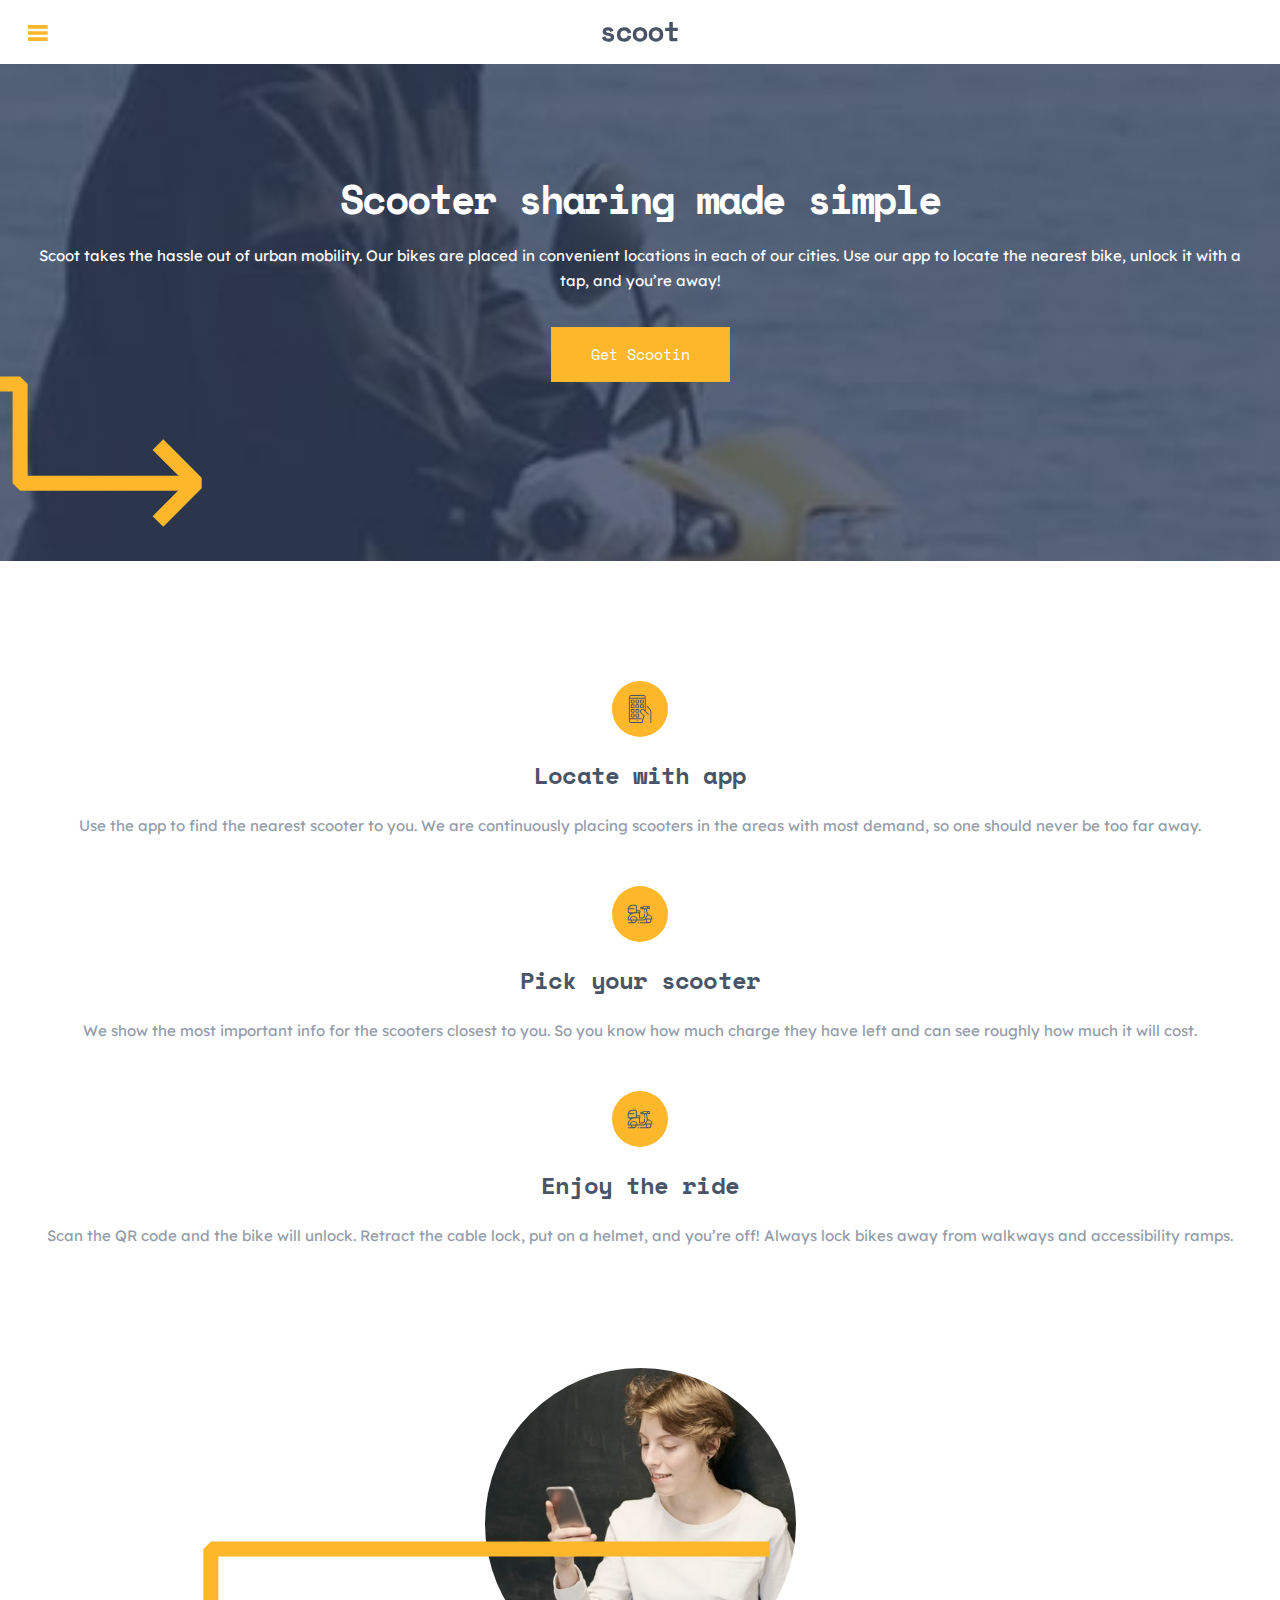
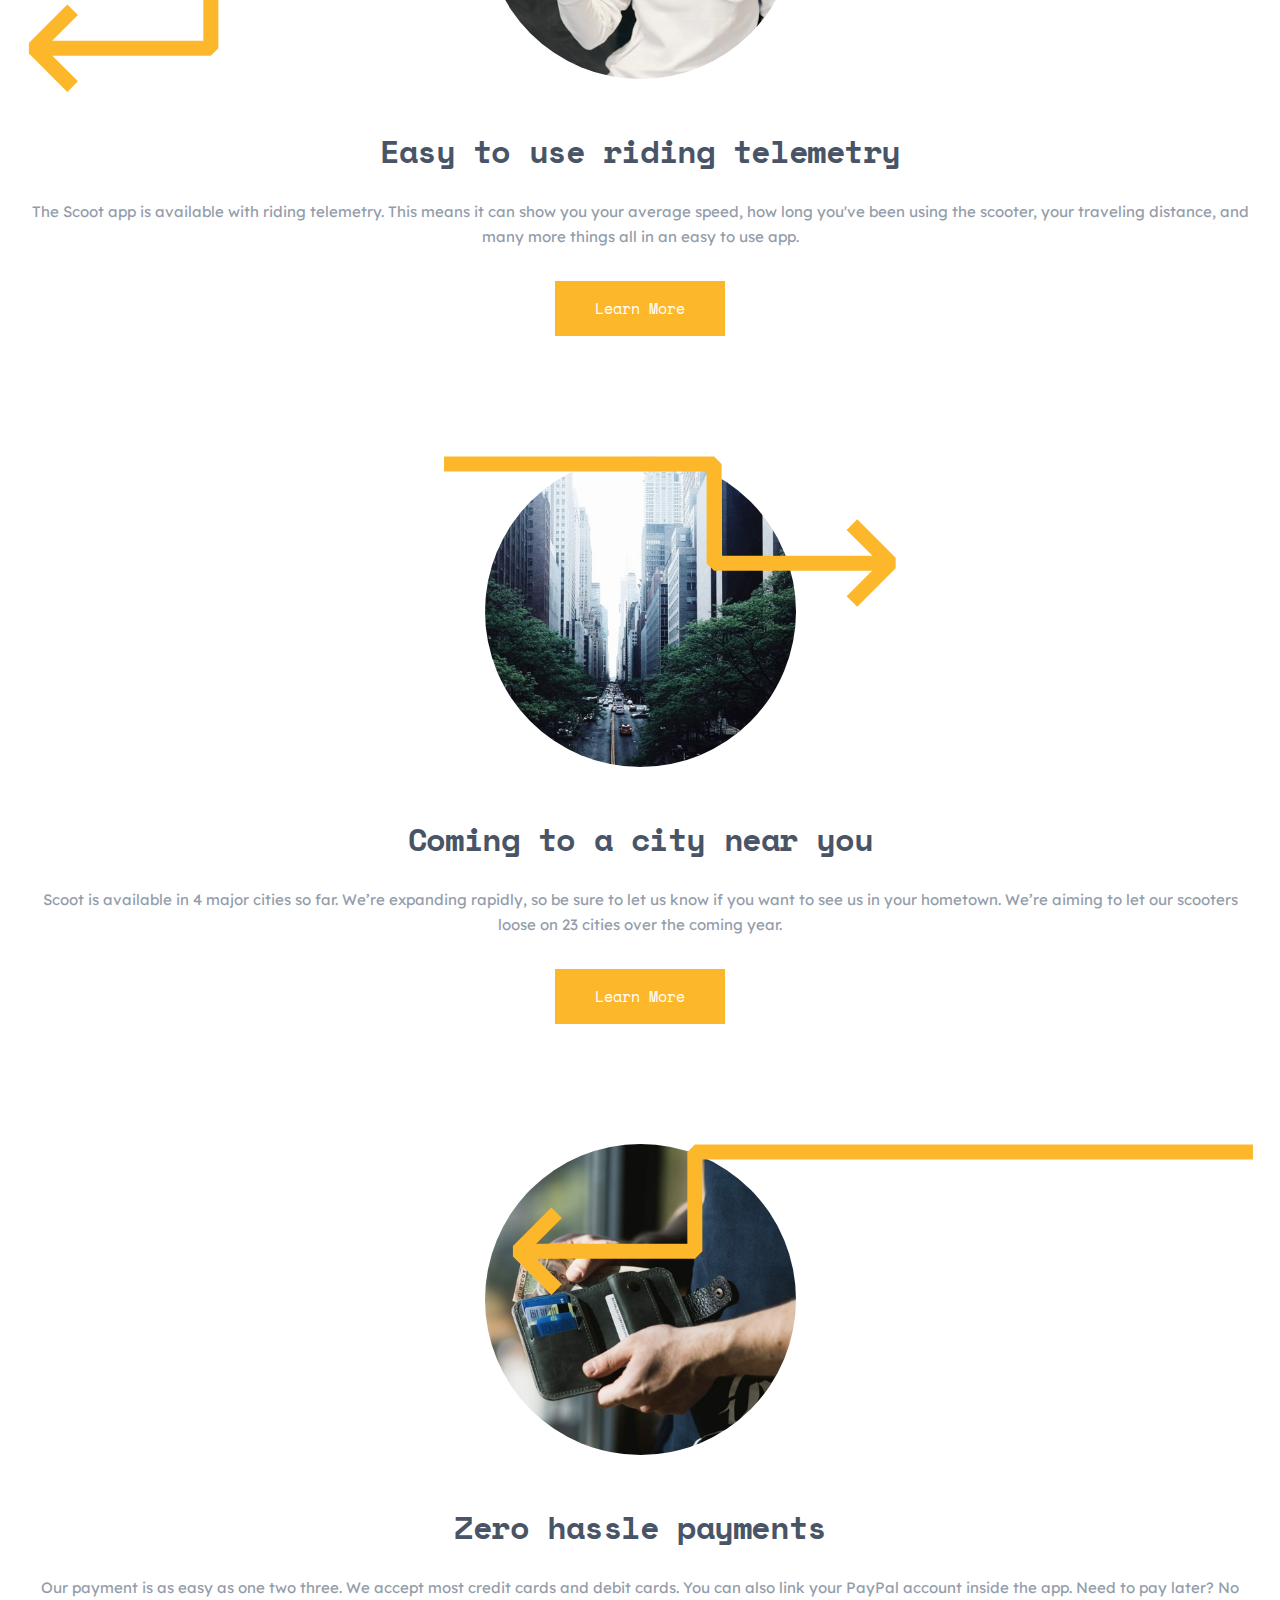
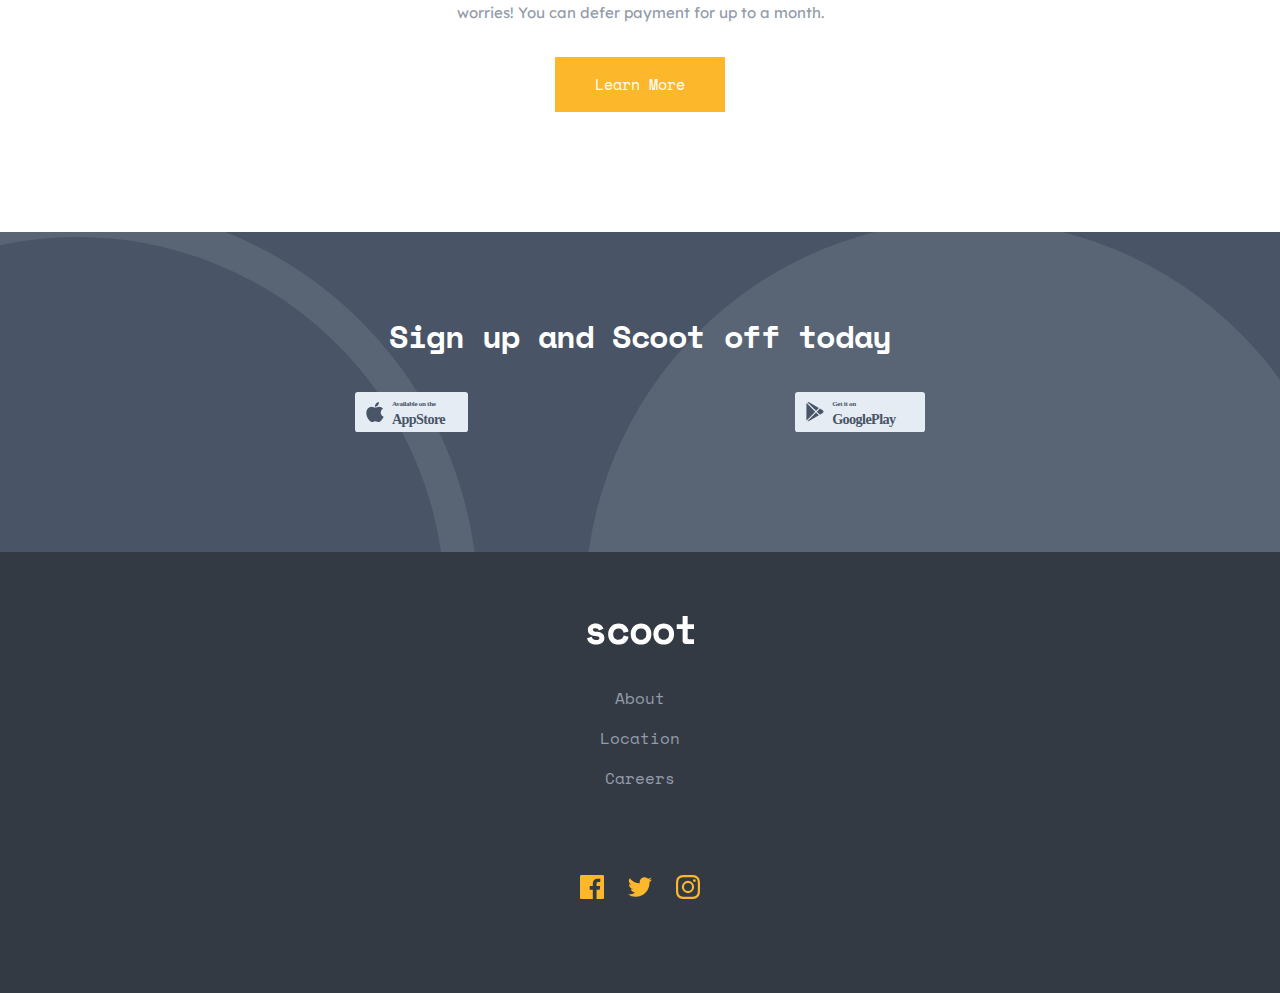
==== index.html @ 9566e0c3 "first commit" ====
<!DOCTYPE html>
<html lang="en">
  <head>
    <meta charset="UTF-8" />
    <meta name="viewport" content="width=device-width, initial-scale=1.0" />
    <meta name="description" content="Scoot multi-page website" />
    <meta name="keywords" content="HTML,CSS,JavaScript" />
    <meta name="author" content="Thu Smiley" />
    <meta property="og:image" content="./preview.jpg" />
    <link
      rel="icon"
      type="image/png"
      sizes="32x32"
      href="./assets/favicon-32x32.png"
    />
    <link rel="stylesheet" href="./style.css" />
    <title>Scoot</title>
  </head>
  <body>
    <!-- Header and nav -->
    <header>
      <div class="container">
        <img
          class="menu-open"
          src="./assets/icons/hamburger.svg"
          alt=""
          onclick="openMenu()"
        />
        <img
          class="menu-close"
          src="./assets/icons/close.svg"
          alt=""
          onclick="closeMenu()"
        />
        <a href="./index.html"
          ><img class="logo-header" src="./assets/logo.svg" alt="logo"
        /></a>
        <nav id="header-nav">
          <a href="./about.html">About</a>
          <a href="./locations.html">Location</a>
          <a href="./careers.html">Careers</a>
          <button><a href="./locations.html"></a>Get Scootin</button>
        </nav>
      </div>
    </header>
    <div class="overlay-menu"></div>
    <!-- Main -->
    <main>
      <!-- Hero section  -->
      <section id="hero">
        <div class="container">
          <h1>Scooter sharing made simple</h1>
          <p>
            Scoot takes the hassle out of urban mobility. Our bikes are placed
            in convenient locations in each of our cities. Use our app to locate
            the nearest bike, unlock it with a tap, and you’re away!
          </p>
          <button><a href="./locations.html"></a>Get Scootin</button>
        </div>
        <img
          class="hero-arrow"
          src="./assets/patterns/right-arrow.svg"
          alt=""
        />
      </section>

      <!-- How-to section  -->
      <section id="steps">
        <div class="container">
          <!-- Locate with app -->
          <div class="step">
            <img class="step-icon" src="./assets/icons/locate.svg" alt="" />
            <div class="step-info">
              <h2>Locate with app</h2>
              <p>
                Use the app to find the nearest scooter to you. We are
                continuously placing scooters in the areas with most demand, so
                one should never be too far away.
              </p>
            </div>
          </div>

          <!-- Pick your scooter -->
          <div class="step">
            <img class="step-icon" src="./assets/icons/scooter.svg" alt="" />
            <div class="step-info">
              <h2>Pick your scooter</h2>
              <p>
                We show the most important info for the scooters closest to you.
                So you know how much charge they have left and can see roughly
                how much it will cost.
              </p>
            </div>
          </div>

          <!-- Enjoy the ride -->
          <div class="step">
            <img class="step-icon" src="./assets/icons/scooter.svg" alt="" />
            <div class="step-info">
              <h2>Enjoy the ride</h2>
              <p>
                Scan the QR code and the bike will unlock. Retract the cable
                lock, put on a helmet, and you’re off! Always lock bikes away
                from walkways and accessibility ramps.
              </p>
            </div>
          </div>
        </div>
      </section>

      <!-- Features  -->
      <section id="features">
        <!-- Easy to use riding telemetry -->
        <div class="feature">
          <svg class="arrow-telemetry" xmlns="http://www.w3.org/2000/svg" width="741" height="151"><g fill="none" fill-rule="evenodd" stroke="#FCB72B" stroke-linejoin="bevel" stroke-width="15"><path d="M740.969 8H182.854v99.369H6.591"/><path d="M44.64 145.64L6.214 107.214 44.64 68.787"/></g></svg>
          <div class="container">
            <img
              class="feature-img"
              src="./assets/images/telemetry.jpg"
              alt=""
            />
            <div class="feature-info">
              <h2>Easy to use riding telemetry</h2>
              <p>
                The Scoot app is available with riding telemetry. This means it
                can show you your average speed, how long you've been using the
                scooter, your traveling distance, and many more things all in an
                easy to use app.
              </p>
              <button><a href="./locations.html"></a>Learn More</button>
            </div>
          </div>
        </div>

        <!-- Coming to a city near you -->
        <div class="feature">
          <svg class="arrow-near-you" xmlns="http://www.w3.org/2000/svg" width="452" height="151"><g fill="none" fill-rule="evenodd" stroke="#FCB72B" stroke-linejoin="bevel" stroke-width="15"><path d="M407.952 145.444l38.426-38.426-38.426-38.426"/><path d="M0 8h270.115v99.369h176.263"/></g></svg>
          <div class="container">
            <img
              class="feature-img"
              src="./assets/images/near-you.jpg"
              alt=""
            />
            <div class="feature-info">
              <h2>Coming to a city near you</h2>
              <p>
                Scoot is available in 4 major cities so far. We’re expanding
                rapidly, so be sure to let us know if you want to see us in your
                hometown. We’re aiming to let our scooters loose on 23 cities
                over the coming year.
              </p>
              <button><a href="./locations.html"></a>Learn More</button>
            </div>
          </div>
        </div>

        <!-- Zero hassle payments -->
        <div class="feature">
          <svg class="arrow-payments" xmlns="http://www.w3.org/2000/svg" width="741" height="151"><g fill="none" fill-rule="evenodd" stroke="#FCB72B" stroke-linejoin="bevel" stroke-width="15"><path d="M740.969 8H182.854v99.369H6.591"/><path d="M44.64 145.64L6.214 107.214 44.64 68.787"/></g></svg>
          <div class="container">
            <img
              class="feature-img"
              src="./assets/images/payments.jpg"
              alt=""
            />
            <div class="feature-info">
              <h2>Zero hassle payments</h2>
              <p>
                Our payment is as easy as one two three. We accept most credit
                cards and debit cards. You can also link your PayPal account
                inside the app. Need to pay later? No worries! You can defer
                payment for up to a month.
              </p>
              <button><a href="./locations.html"></a>Learn More</button>
            </div>
          </div>
        </div>
      </section>

      <!-- Signup  -->
      <section id="signup">
        <div class="container">
          <h2>Sign up and Scoot off today</h2>
          <div class="download">
            <a href="http://" target="_blank" rel="noopener noreferrer"
              ><img src="./assets/icons/app-store.svg" alt=""
            /></a>
            <a href="http://" target="_blank" rel="noopener noreferrer"
              ><img src="./assets/icons/google-play.svg" alt=""
            /></a>
          </div>
        </div>
      </section>
    </main>

    <!-- Footer  -->
    <footer>
      <div class="container">
        <svg
          class="logo-footer"
          xmlns="http://www.w3.org/2000/svg"
          width="108"
          height="29"
        >
          <path
            fill="#ffffff"
            d="M9.12 28.56c2.613 0 4.64-.587 6.08-1.76 1.44-1.173 2.16-2.747 2.16-4.72v-.24c0-1.787-.64-3.18-1.92-4.18-1.28-1-2.933-1.607-4.96-1.82-1.76-.187-2.973-.42-3.64-.7-.667-.28-1-.74-1-1.38 0-.453.213-.833.64-1.14.427-.307 1.067-.46 1.92-.46.933 0 1.693.207 2.28.62.587.413 1 .98 1.24 1.7l4.56-1.84a8.834 8.834 0 00-.92-1.74c-.4-.6-.92-1.147-1.56-1.64-.64-.493-1.42-.893-2.34-1.2-.92-.307-2.007-.46-3.26-.46-.96 0-1.893.133-2.8.4a7.473 7.473 0 00-2.4 1.18 6.193 6.193 0 00-1.68 1.9c-.427.747-.64 1.613-.64 2.6v.24c0 1.893.66 3.327 1.98 4.3 1.32.973 3.1 1.553 5.34 1.74.827.08 1.513.187 2.06.32.547.133.98.3 1.3.5.32.2.54.413.66.64.12.227.18.473.18.74 0 .453-.233.873-.7 1.26-.467.387-1.327.58-2.58.58-1.413 0-2.46-.32-3.14-.96-.68-.64-1.127-1.387-1.34-2.24L0 22.32c.133.693.393 1.407.78 2.14.387.733.94 1.4 1.66 2 .72.6 1.627 1.1 2.72 1.5 1.093.4 2.413.6 3.96.6zm22.454 0c2.827 0 5.087-.72 6.78-2.16 1.694-1.44 2.767-3.333 3.22-5.68l-4.96-1.24c-.24 1.307-.766 2.347-1.58 3.12-.813.773-1.993 1.16-3.54 1.16-.72 0-1.4-.113-2.04-.34a4.704 4.704 0 01-1.68-1.02c-.48-.453-.86-1.02-1.14-1.7-.28-.68-.42-1.46-.42-2.34v-.24c0-.88.14-1.673.42-2.38.28-.707.66-1.307 1.14-1.8a5.005 5.005 0 011.68-1.14 5.25 5.25 0 012.04-.4c1.547 0 2.747.427 3.6 1.28.854.853 1.36 1.867 1.52 3.04l4.96-1.28c-.453-2.347-1.54-4.24-3.26-5.68-1.72-1.44-3.966-2.16-6.74-2.16-1.44 0-2.793.24-4.06.72a9.726 9.726 0 00-3.32 2.08c-.946.907-1.686 2-2.22 3.28-.533 1.28-.8 2.72-.8 4.32v.48c0 1.6.267 3.027.8 4.28.534 1.253 1.267 2.307 2.2 3.16.934.853 2.034 1.507 3.3 1.96 1.267.453 2.634.68 4.1.68zm22.455 0c1.36 0 2.66-.227 3.9-.68a9.997 9.997 0 003.3-1.98c.96-.867 1.72-1.933 2.28-3.2.56-1.267.84-2.727.84-4.38v-.48c0-1.627-.28-3.073-.84-4.34-.56-1.267-1.32-2.34-2.28-3.22a9.827 9.827 0 00-3.3-2c-1.24-.453-2.54-.68-3.9-.68-1.36 0-2.66.227-3.9.68a9.827 9.827 0 00-3.3 2c-.96.88-1.72 1.953-2.28 3.22-.56 1.267-.84 2.713-.84 4.34v.48c0 1.653.28 3.113.84 4.38.56 1.267 1.32 2.333 2.28 3.2a9.997 9.997 0 003.3 1.98c1.24.453 2.54.68 3.9.68zm0-4.8c-.72 0-1.4-.12-2.04-.36-.64-.24-1.2-.587-1.68-1.04a4.911 4.911 0 01-1.14-1.66c-.28-.653-.42-1.393-.42-2.22v-.8c0-.827.14-1.567.42-2.22.28-.653.66-1.207 1.14-1.66.48-.453 1.04-.8 1.68-1.04.64-.24 1.32-.36 2.04-.36s1.4.12 2.04.36c.64.24 1.2.587 1.68 1.04.48.453.86 1.007 1.14 1.66.28.653.42 1.393.42 2.22v.8c0 .827-.14 1.567-.42 2.22a4.911 4.911 0 01-1.14 1.66c-.48.453-1.04.8-1.68 1.04-.64.24-1.32.36-2.04.36zm22.694 4.8c1.36 0 2.66-.227 3.9-.68a9.997 9.997 0 003.3-1.98c.96-.867 1.72-1.933 2.28-3.2.56-1.267.84-2.727.84-4.38v-.48c0-1.627-.28-3.073-.84-4.34-.56-1.267-1.32-2.34-2.28-3.22a9.827 9.827 0 00-3.3-2c-1.24-.453-2.54-.68-3.9-.68-1.36 0-2.66.227-3.9.68a9.827 9.827 0 00-3.3 2c-.96.88-1.72 1.953-2.28 3.22-.56 1.267-.84 2.713-.84 4.34v.48c0 1.653.28 3.113.84 4.38.56 1.267 1.32 2.333 2.28 3.2a9.997 9.997 0 003.3 1.98c1.24.453 2.54.68 3.9.68zm0-4.8c-.72 0-1.4-.12-2.04-.36-.64-.24-1.2-.587-1.68-1.04a4.911 4.911 0 01-1.14-1.66c-.28-.653-.42-1.393-.42-2.22v-.8c0-.827.14-1.567.42-2.22.28-.653.66-1.207 1.14-1.66.48-.453 1.04-.8 1.68-1.04.64-.24 1.32-.36 2.04-.36s1.4.12 2.04.36c.64.24 1.2.587 1.68 1.04.48.453.86 1.007 1.14 1.66.28.653.42 1.393.42 2.22v.8c0 .827-.14 1.567-.42 2.22a4.911 4.911 0 01-1.14 1.66c-.48.453-1.04.8-1.68 1.04-.64.24-1.32.36-2.04.36zM107.097 28v-4.8h-5.36c-.72 0-1.08-.4-1.08-1.2v-9.04h7.16v-4.8h-7.16V0h-5.04v8.16h-5.88v4.8h5.88v11.92c0 .907.287 1.653.86 2.24.573.587 1.313.88 2.22.88h8.4z"
          />
        </svg>
        <div class="footer-nav">
          <a href="./about.html">About</a>
          <a href="./locations.html">Location</a>
          <a href="./careers.html">Careers</a>
        </div>
        <div class="socials">
          <a href="./" target="_blank"
            ><svg xmlns="http://www.w3.org/2000/svg" width="24" height="24">
              <path
                fill="#FCB72B"
                d="M22.675 0H1.325C.593 0 0 .593 0 1.325v21.351C0 23.407.593 24 1.325 24H12.82v-9.294H9.692v-3.622h3.128V8.413c0-3.1 1.893-4.788 4.659-4.788 1.325 0 2.463.099 2.795.143v3.24l-1.918.001c-1.504 0-1.795.715-1.795 1.763v2.313h3.587l-.467 3.622h-3.12V24h6.116c.73 0 1.323-.593 1.323-1.325V1.325C24 .593 23.407 0 22.675 0z"
              /></svg
          ></a>
          <a href="./" target="_blank"
            ><svg xmlns="http://www.w3.org/2000/svg" width="24" height="20">
              <path
                fill="#FCB72B"
                d="M24 2.557a9.83 9.83 0 01-2.828.775A4.932 4.932 0 0023.337.608a9.864 9.864 0 01-3.127 1.195A4.916 4.916 0 0016.616.248c-3.179 0-5.515 2.966-4.797 6.045A13.978 13.978 0 011.671 1.149a4.93 4.93 0 001.523 6.574 4.903 4.903 0 01-2.229-.616c-.054 2.281 1.581 4.415 3.949 4.89a4.935 4.935 0 01-2.224.084 4.928 4.928 0 004.6 3.419A9.9 9.9 0 010 17.54a13.94 13.94 0 007.548 2.212c9.142 0 14.307-7.721 13.995-14.646A10.025 10.025 0 0024 2.557z"
              /></svg
          ></a>
          <a href="./" target="_blank"
            ><svg xmlns="http://www.w3.org/2000/svg" width="24" height="24">
              <path
                fill="#FCB72B"
                d="M12 2.163c3.204 0 3.584.012 4.85.07 3.252.148 4.771 1.691 4.919 4.919.058 1.265.069 1.645.069 4.849 0 3.205-.012 3.584-.069 4.849-.149 3.225-1.664 4.771-4.919 4.919-1.266.058-1.644.07-4.85.07-3.204 0-3.584-.012-4.849-.07-3.26-.149-4.771-1.699-4.919-4.92-.058-1.265-.07-1.644-.07-4.849 0-3.204.013-3.583.07-4.849.149-3.227 1.664-4.771 4.919-4.919 1.266-.057 1.645-.069 4.849-.069zM12 0C8.741 0 8.333.014 7.053.072 2.695.272.273 2.69.073 7.052.014 8.333 0 8.741 0 12c0 3.259.014 3.668.072 4.948.2 4.358 2.618 6.78 6.98 6.98C8.333 23.986 8.741 24 12 24c3.259 0 3.668-.014 4.948-.072 4.354-.2 6.782-2.618 6.979-6.98.059-1.28.073-1.689.073-4.948 0-3.259-.014-3.667-.072-4.947-.196-4.354-2.617-6.78-6.979-6.98C15.668.014 15.259 0 12 0zm0 5.838a6.162 6.162 0 100 12.324 6.162 6.162 0 000-12.324zM12 16a4 4 0 110-8 4 4 0 010 8zm6.406-11.845a1.44 1.44 0 100 2.881 1.44 1.44 0 000-2.881z"
              /></svg
          ></a>
        </div>
      </div>
    </footer>
    <script src="./script.js"></script>
  </body>
</html>
---- style.css ----
@import url("https://fonts.googleapis.com/css2?family=Lexend+Deca&family=Space+Mono:wght@700&display=swap");
* {
  box-sizing: border-box;
  margin: 0;
  padding: 0;
}

body {
  font-family: "Lexend Deca", sans-serif;
  color: #939CAA;
}

h1, h2, h3, h4, h5, h6, button, a {
  font-family: "Space Mono", monospace;
  color: #495567;
}

h1 {
  font-size: 40px;
  line-height: 40px;
  letter-spacing: -1.79px;
}

p {
  font-size: 15px;
  line-height: 25px;
}

button, a, svg {
  cursor: pointer;
  transition: ease 0.3s;
}

button {
  background-color: #FCB72B;
  border: 1px solid #FCB72B;
  padding: 14px 39px;
  color: white;
  font-size: 15px;
  line-height: 25px;
}

button:hover {
  background-color: transparent;
  border: 1px solid #FCB72B;
  color: #FCB72B;
}

a {
  text-decoration: none;
}

img {
  max-width: 100%;
  display: block;
}

.container {
  width: 100%;
  padding-left: calc(8px + 1.5625vw);
  padding-right: calc(8px + 1.5625vw);
  margin-left: auto;
  margin-right: auto;
}

header {
  position: fixed;
  z-index: 2;
  background-color: #fff;
  width: 100%;
  height: 64px;
  transition: ease 0.3s;
}

header .container {
  display: flex;
  justify-content: center;
  align-items: center;
  position: relative;
  margin: 22px 0px;
}

#header-nav, .menu-close {
  display: none;
}

#header-nav {
  z-index: 3;
  top: 42px;
  left: 0;
  background-color: #333a44;
  height: 100vh;
  width: 70%;
  position: absolute;
  padding-top: 64px;
  padding-left: calc(8px + 1.5625vw);
  flex-direction: column;
  align-items: flex-start;
  justify-content: flex-start;
}

#header-nav a {
  color: #E5ECF4;
  font-size: 18px;
  line-height: 25px;
}

#header-nav a:not(:last-child) {
  margin-bottom: 24px;
}

#header-nav a:hover {
  color: #FCB72B;
}

#header-nav button {
  position: absolute;
  bottom: 100px;
  left: calc(8px + 1.5625vw);
}

.menu-open, .menu-close {
  cursor: pointer;
  position: absolute;
  left: calc(8px + 1.5625vw);
  margin-top: 2px;
}

.logo-header {
  width: 75.5px;
}

.overlay-menu {
  position: absolute;
  content: "";
  top: 0;
  left: 0;
  width: 0;
  height: 100%;
  background-color: rgba(0, 0, 0, 0.75);
  z-index: 1;
}

#header-nav {
  position: absolute;
}

#hero {
  color: white;
  text-align: center;
  background-image: url("./assets/images/home-hero-mobile.jpg");
  background-repeat: no-repeat;
  background-size: cover;
  background-position: top center;
  position: relative;
}

#hero .container {
  padding-top: 179px;
  padding-bottom: 179px;
}

h1 {
  color: white;
}

#hero p {
  margin: 24px 0 34px;
}

.hero-arrow {
  position: absolute;
  bottom: 34px;
  left: -250px;
}

#steps {
  padding-top: 120px;
  padding-bottom: 120px;
}

.step h2 {
  font-size: 20;
  line-height: 28px;
  letter-spacing: -0.89px;
}

.step {
  display: flex;
  flex-direction: column;
  justify-content: center;
  align-items: center;
  text-align: center;
}

.step:not(:last-child) {
  margin-bottom: 48px;
}

.step-icon {
  width: 56px;
}

.step h2 {
  margin-top: 24px;
  margin-bottom: 24px;
}

.feature-img {
  border-radius: 50%;
  margin-bottom: 56px;
  width: 311px;
}

.feature {
  position: relative;
  overflow: hidden;
}

.feature .container {
  display: flex;
  flex-direction: column;
  justify-content: center;
  align-items: center;
  text-align: center;
  margin-bottom: 120px;
}

.feature p {
  margin-top: 32px;
  margin-bottom: 32px;
}

.feature h2, #signup h2 {
  font-size: 32px;
  line-height: 32px;
  letter-spacing: -1.43px;
}

.arrow-telemetry, .arrow-near-you, .arrow-payments {
  position: absolute;
}

.arrow-telemetry {
  margin-left: calc(8px + 1.5625vw);
  top: 173px;
}

.arrow-near-you {
  top: 0;
  right: 30%;
}

.arrow-payments {
  top: 0;
  left: 40%;
}

#signup {
  background: url("./assets/patterns/semi-circles.svg"), #495567;
  background-repeat: no-repeat;
  background-size: 200%;
  background-position: bottom 0px right -70px;
  height: 320px;
}

#signup h2 {
  color: white;
  text-align: center;
  padding-top: 88px;
}

.download {
  padding-top: 40px;
  padding-bottom: 88px;
  display: flex;
  justify-content: space-evenly;
  align-items: center;
}

.download img {
  height: 40px;
}

footer {
  background-color: #333a44;
  padding-top: 64px;
  padding-bottom: 88px;
}

footer .container, .socials, .footer-nav {
  display: flex;
  align-items: center;
}

footer .container, .footer-nav {
  justify-content: center;
  flex-direction: column;
}

.footer-nav {
  margin-top: 41px;
  margin-bottom: 85px;
}

.footer-nav a {
  color: #939CAA;
}

.footer-nav a:not(:last-child) {
  margin-bottom: 16px;
}

.footer-nav a:hover {
  color: #FCB72B;
}

.logo-footer {
  width: 107px;
}

.socials a:not(:last-child) {
  margin-right: 24px;
}

.socials svg:hover path {
  fill: #E5ECF4;
}

#about-hero {
  color: white;
  text-align: center;
  background-image: url("./assets/images/about-hero-mobile.jpg");
  background-repeat: no-repeat;
  background-size: cover;
  background-position: top center;
  padding-top: 64px;
}

#about-hero .container {
  height: 224px;
  display: flex;
  justify-content: center;
  align-items: center;
}

.faq h4 {
  font-size: 18px;
  line-height: 24px;
  letter-spacing: -0.8px;
}

#about-main {
  margin-top: 72px;
  margin-bottom: 120px;
  overflow: hidden;
}

#about-main img {
  border-radius: 50%;
  width: 311px;
}

.about-us {
  position: relative;
}

.about-us:not(:last-child) {
  margin-bottom: 120px;
}

.about-us .container {
  text-align: center;
  display: flex;
  flex-direction: column;
  justify-content: center;
  align-items: center;
}

.about-us h2, #values h2, #faqs h2 {
  font-size: 32px;
  line-height: 32px;
  letter-spacing: -1.43px;
}

.about-us h2 {
  margin-top: 56px;
  margin-bottom: 32px;
}

.arrow-mobility, .arrow-better-living {
  position: absolute;
}

.arrow-mobility {
  margin-left: calc(8px + 1.5625vw);
  top: 20%;
}

#values {
  margin-top: 120px;
  margin-bottom: 145px;
  text-align: center;
}

#values h3, #values h4, .faq h3 {
  font-size: 24px;
  line-height: 28px;
  letter-spacing: -1.07px;
}

#values h2 {
  margin-bottom: 64px;
}

#values h3 {
  width: 96px;
  height: 96px;
  padding-top: 33px;
  margin-top: -48px;
  background-color: #FCB72B;
  border-radius: 50%;
}

#values h4 {
  margin-top: 16px;
  margin-bottom: 27px;
}

.value {
  display: flex;
  flex-direction: column;
  justify-content: center;
  align-items: center;
  text-align: center;
}

.value:not(:last-child) {
  margin-bottom: 56px;
}

.value img {
  width: 240px;
  border-radius: 50%;
}

#faqs {
  margin-bottom: 104px;
}

#faqs h2, #faqs h3 {
  text-align: center;
}

#faqs h3 {
  margin-top: 48px;
  margin-bottom: 32px;
}

.faq h4 {
  font-size: 18px;
  line-height: 24px;
  letter-spacing: -0.8px;
}

.faq-container {
  margin-bottom: 16px;
  padding: 32px;
  background-color: #F2F5F9;
  transition: 0.3s ease;
}

.question {
  display: flex;
  justify-content: space-between;
  align-items: center;
  cursor: pointer;
}

.question[aria-expanded=true] + .answer {
  opacity: 1;
  max-height: 150px;
  transition: all 0.3s linear;
  will-change: opacity, max-height;
  margin-top: 24px;
}

.answer {
  opacity: 0;
  max-height: 0;
  overflow: hidden;
  transition: opacity 0.3s linear, max-height 0.3s linear;
  will-change: opacity, max-height;
}

.expand-icon {
  transform: rotate(0deg);
  transition: 0.3s linear;
}

.expand-icon.flip {
  transform: rotate(180deg);
}

#career-hero {
  color: white;
  text-align: center;
  background-image: url("./assets/images/careers-location-hero-mobile.jpg");
  background-repeat: no-repeat;
  background-size: cover;
  background-position: top center;
  padding-top: 64px;
}

#career-hero .container {
  height: 224px;
  display: flex;
  justify-content: center;
  align-items: center;
}

#mission {
  margin-top: 72px;
  margin-bottom: 120px;
  overflow: hidden;
}

#mission img {
  z-index: -1;
  border-radius: 50%;
  width: 311px;
}

#mission .container {
  position: relative;
  text-align: center;
  display: flex;
  flex-direction: column;
  justify-content: center;
  align-items: center;
}

.arrow-mission {
  position: absolute;
  top: 60%;
  left: calc(8px + 1.5625vw);
}

#mission h2 {
  margin-top: 56px;
  margin-bottom: 32px;
}

#mission button {
  margin-top: 32px;
}

#mission a {
  color: white;
}

#mission a:hover {
  color: #FCB72B;
}

#jobs {
  margin-bottom: 120px;
}

.job {
  background-color: #F2F5F9;
  padding: 32px;
  text-align: center;
}

.job:not(:last-child) {
  margin-bottom: 16px;
}

.job h2 {
  font-size: 18px;
  line-height: 24px;
  letter-spacing: -0.8px;
}

.job h3 {
  font-size: 15px;
  line-height: 25px;
  margin-top: 4px;
  margin-bottom: 16px;
}

.job button {
  width: 100%;
}

#locations-hero {
  color: white;
  text-align: center;
  background-image: url("./assets/images/careers-location-hero-mobile.jpg");
  background-repeat: no-repeat;
  background-size: cover;
  background-position: top center;
  padding-top: 64px;
}

#locations-hero .container {
  height: 224px;
  display: flex;
  justify-content: center;
  align-items: center;
}

#maps {
  margin-top: 72px;
  margin-bottom: 72px;
  overflow: hidden;
}

#maps img {
  margin-bottom: 72px;
}

.city {
  background-color: #FFF4DF;
  padding: 22px;
  text-align: center;
  color: #495567;
  font-family: "Space Mono", monospace;
  font-size: 24px;
  line-height: 28px;
  letter-spacing: -1.07px;
}

.city:not(:last-child) {
  margin-bottom: 16px;
}

#listed {
  text-align: center;
  margin-bottom: 72px;
}

#listed h2 {
  font-size: 32px;
}

#listed p {
  margin-top: 32px;
  margin-bottom: 32px;
}/*# sourceMappingURL=style.css.map */
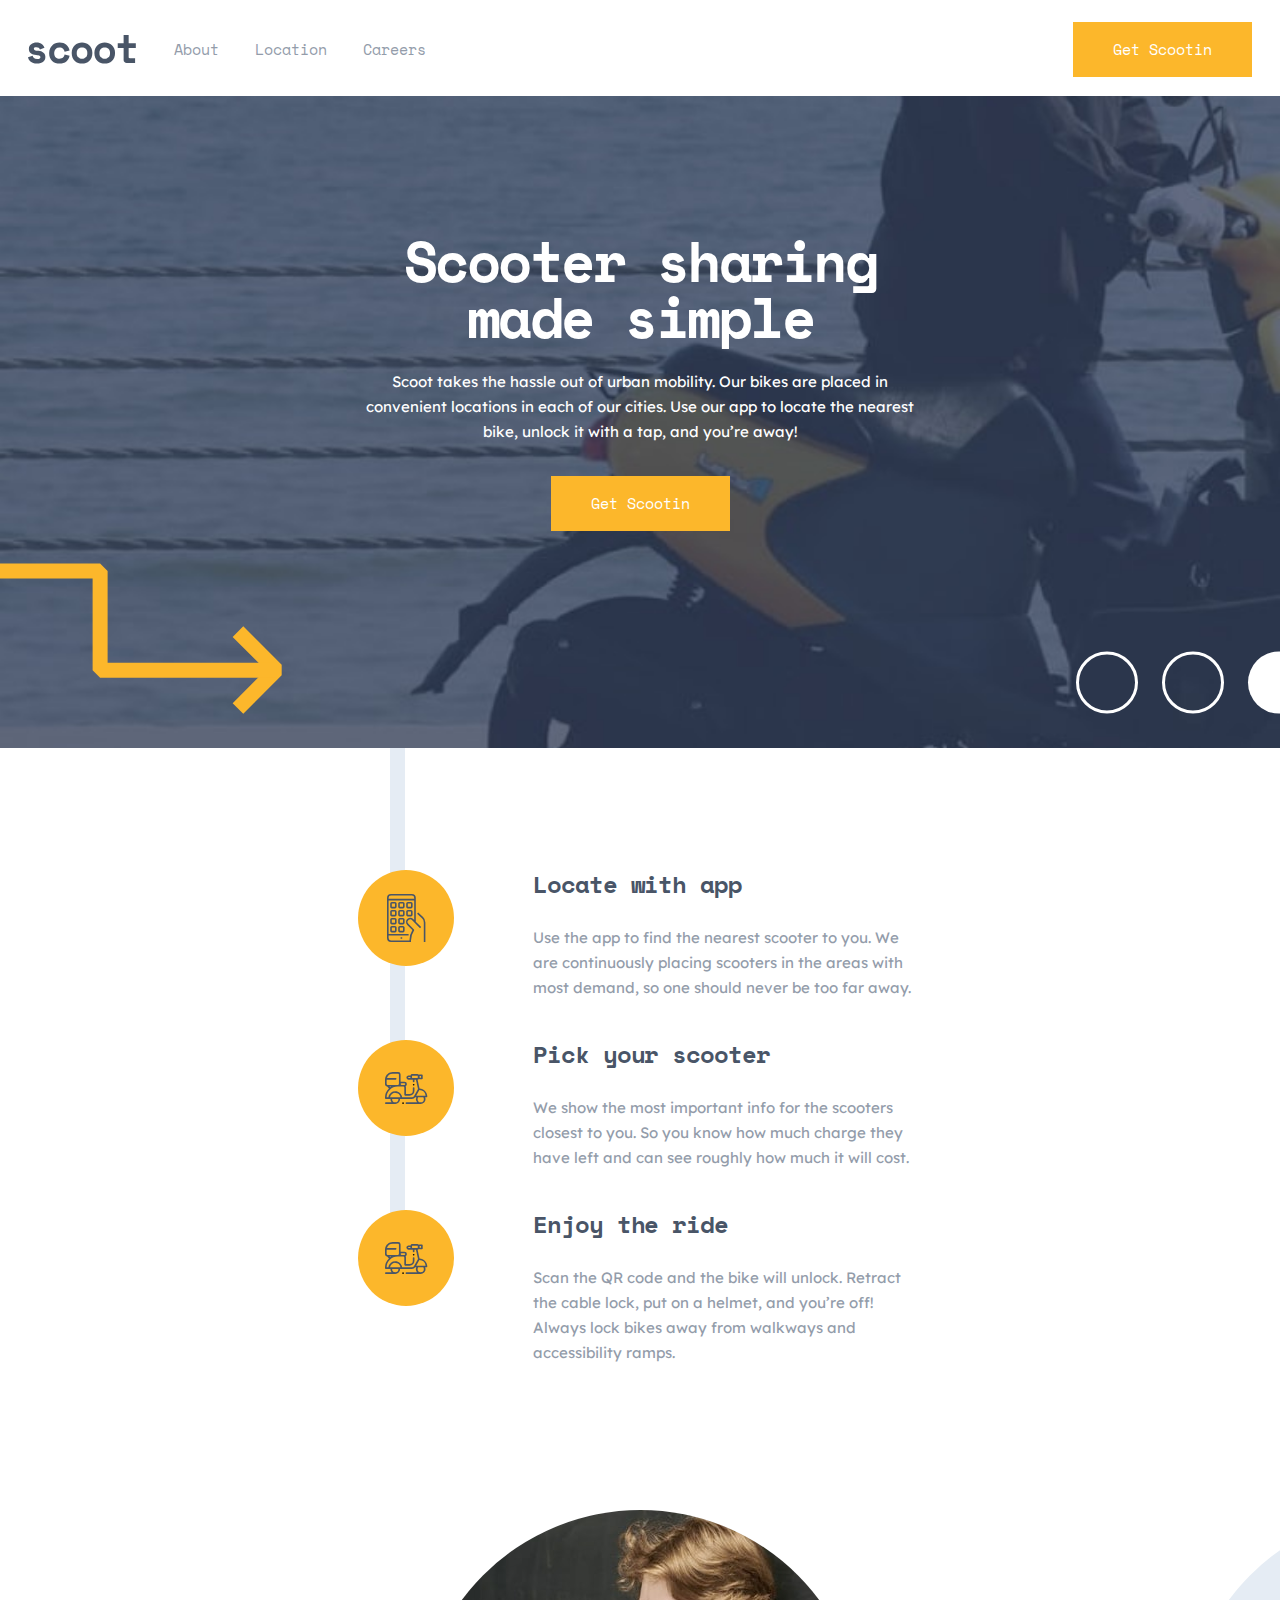
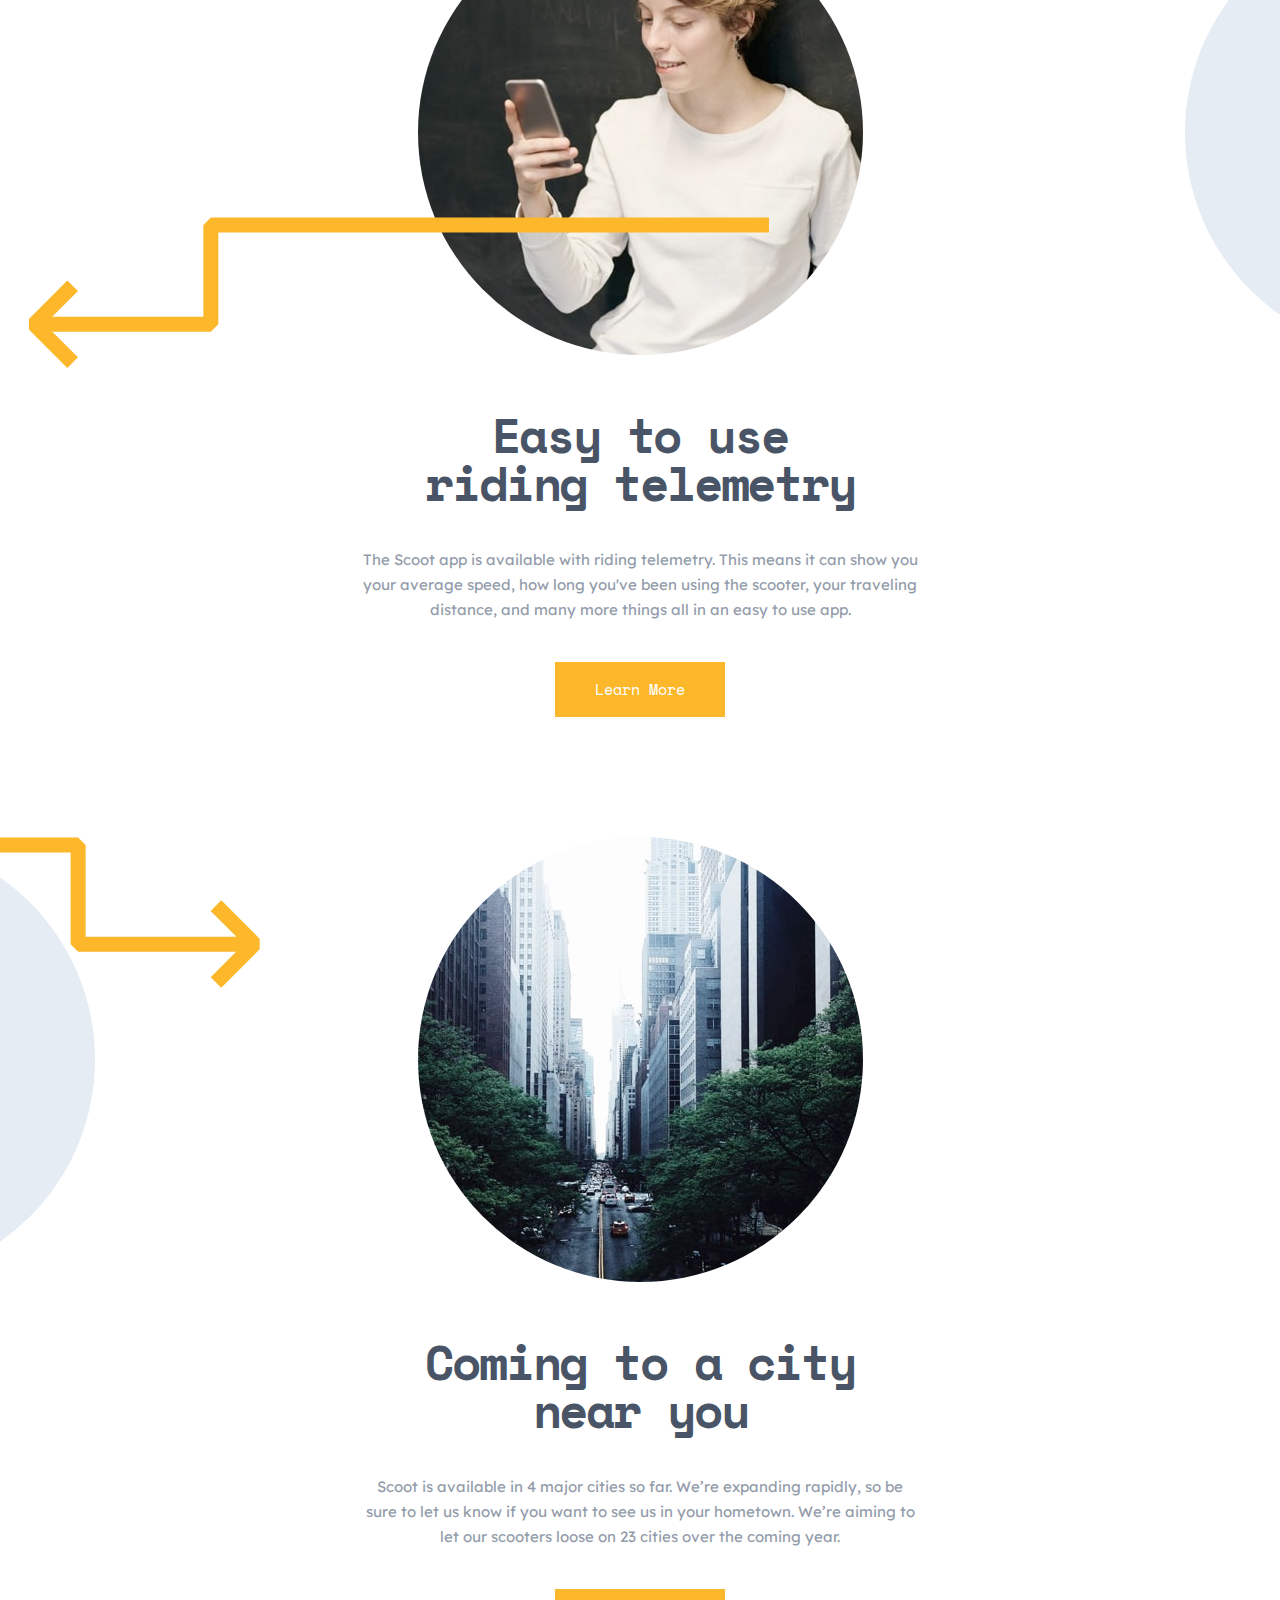
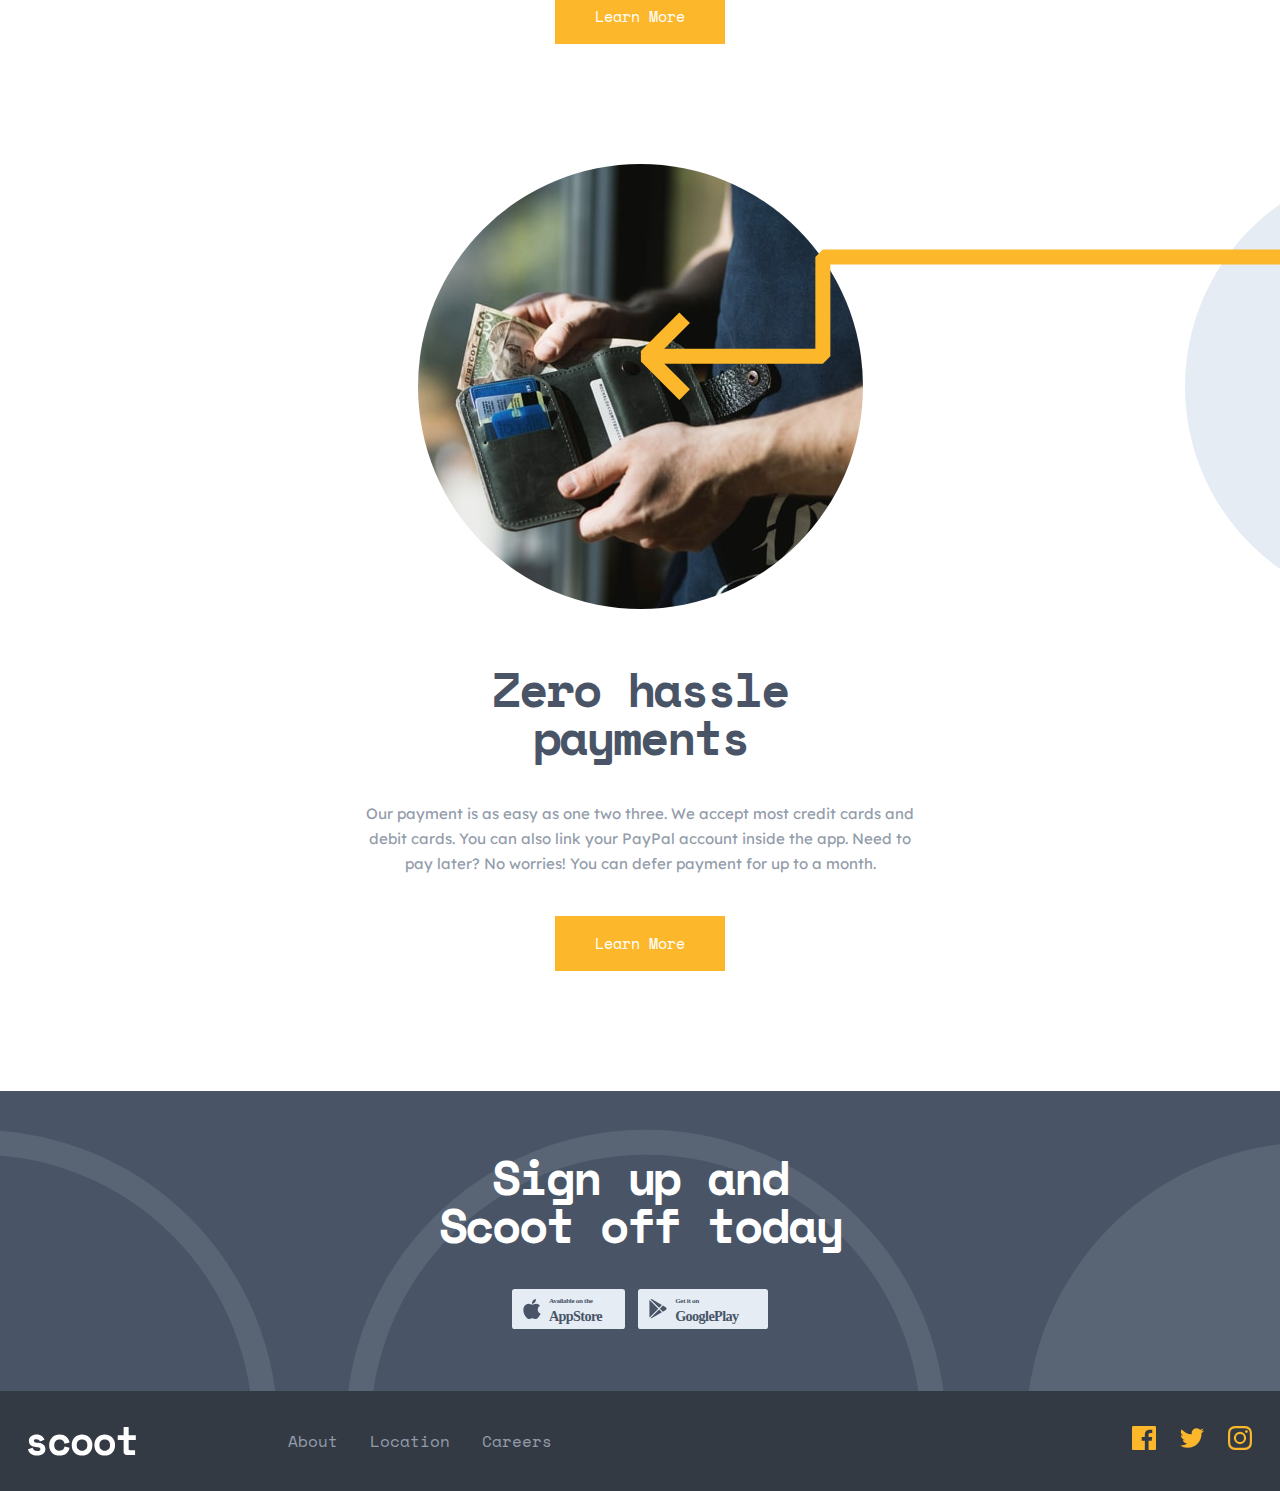
==== commit 7dcbb683: "update tablet version" ====
--- a/index.html
+++ b/index.html
@@ -36,9 +36,11 @@
           ><img class="logo-header" src="./assets/logo.svg" alt="logo"
         /></a>
         <nav id="header-nav">
-          <a href="./about.html">About</a>
-          <a href="./locations.html">Location</a>
-          <a href="./careers.html">Careers</a>
+          <div class="menu-wrap">
+            <a href="./about.html">About</a>
+            <a href="./locations.html">Location</a>
+            <a href="./careers.html">Careers</a>
+          </div>
           <button><a href="./locations.html"></a>Get Scootin</button>
         </nav>
       </div>
@@ -62,11 +64,13 @@
           src="./assets/patterns/right-arrow.svg"
           alt=""
         />
+        <img src="./assets/patterns/white-circles.svg" alt="" class="hero-circles">
       </section>
 
       <!-- How-to section  -->
       <section id="steps">
         <div class="container">
+          <div class="steps-line"></div>
           <!-- Locate with app -->
           <div class="step">
             <img class="step-icon" src="./assets/icons/locate.svg" alt="" />
@@ -111,7 +115,7 @@
       <!-- Features  -->
       <section id="features">
         <!-- Easy to use riding telemetry -->
-        <div class="feature">
+        <div class="feature" id="telemetry">
           <svg class="arrow-telemetry" xmlns="http://www.w3.org/2000/svg" width="741" height="151"><g fill="none" fill-rule="evenodd" stroke="#FCB72B" stroke-linejoin="bevel" stroke-width="15"><path d="M740.969 8H182.854v99.369H6.591"/><path d="M44.64 145.64L6.214 107.214 44.64 68.787"/></g></svg>
           <div class="container">
             <img
@@ -133,7 +137,7 @@
         </div>
 
         <!-- Coming to a city near you -->
-        <div class="feature">
+        <div class="feature" id="near-you">
           <svg class="arrow-near-you" xmlns="http://www.w3.org/2000/svg" width="452" height="151"><g fill="none" fill-rule="evenodd" stroke="#FCB72B" stroke-linejoin="bevel" stroke-width="15"><path d="M407.952 145.444l38.426-38.426-38.426-38.426"/><path d="M0 8h270.115v99.369h176.263"/></g></svg>
           <div class="container">
             <img
@@ -155,7 +159,7 @@
         </div>
 
         <!-- Zero hassle payments -->
-        <div class="feature">
+        <div class="feature" id="payments">
           <svg class="arrow-payments" xmlns="http://www.w3.org/2000/svg" width="741" height="151"><g fill="none" fill-rule="evenodd" stroke="#FCB72B" stroke-linejoin="bevel" stroke-width="15"><path d="M740.969 8H182.854v99.369H6.591"/><path d="M44.64 145.64L6.214 107.214 44.64 68.787"/></g></svg>
           <div class="container">
             <img
@@ -207,6 +211,7 @@
             d="M9.12 28.56c2.613 0 4.64-.587 6.08-1.76 1.44-1.173 2.16-2.747 2.16-4.72v-.24c0-1.787-.64-3.18-1.92-4.18-1.28-1-2.933-1.607-4.96-1.82-1.76-.187-2.973-.42-3.64-.7-.667-.28-1-.74-1-1.38 0-.453.213-.833.64-1.14.427-.307 1.067-.46 1.92-.46.933 0 1.693.207 2.28.62.587.413 1 .98 1.24 1.7l4.56-1.84a8.834 8.834 0 00-.92-1.74c-.4-.6-.92-1.147-1.56-1.64-.64-.493-1.42-.893-2.34-1.2-.92-.307-2.007-.46-3.26-.46-.96 0-1.893.133-2.8.4a7.473 7.473 0 00-2.4 1.18 6.193 6.193 0 00-1.68 1.9c-.427.747-.64 1.613-.64 2.6v.24c0 1.893.66 3.327 1.98 4.3 1.32.973 3.1 1.553 5.34 1.74.827.08 1.513.187 2.06.32.547.133.98.3 1.3.5.32.2.54.413.66.64.12.227.18.473.18.74 0 .453-.233.873-.7 1.26-.467.387-1.327.58-2.58.58-1.413 0-2.46-.32-3.14-.96-.68-.64-1.127-1.387-1.34-2.24L0 22.32c.133.693.393 1.407.78 2.14.387.733.94 1.4 1.66 2 .72.6 1.627 1.1 2.72 1.5 1.093.4 2.413.6 3.96.6zm22.454 0c2.827 0 5.087-.72 6.78-2.16 1.694-1.44 2.767-3.333 3.22-5.68l-4.96-1.24c-.24 1.307-.766 2.347-1.58 3.12-.813.773-1.993 1.16-3.54 1.16-.72 0-1.4-.113-2.04-.34a4.704 4.704 0 01-1.68-1.02c-.48-.453-.86-1.02-1.14-1.7-.28-.68-.42-1.46-.42-2.34v-.24c0-.88.14-1.673.42-2.38.28-.707.66-1.307 1.14-1.8a5.005 5.005 0 011.68-1.14 5.25 5.25 0 012.04-.4c1.547 0 2.747.427 3.6 1.28.854.853 1.36 1.867 1.52 3.04l4.96-1.28c-.453-2.347-1.54-4.24-3.26-5.68-1.72-1.44-3.966-2.16-6.74-2.16-1.44 0-2.793.24-4.06.72a9.726 9.726 0 00-3.32 2.08c-.946.907-1.686 2-2.22 3.28-.533 1.28-.8 2.72-.8 4.32v.48c0 1.6.267 3.027.8 4.28.534 1.253 1.267 2.307 2.2 3.16.934.853 2.034 1.507 3.3 1.96 1.267.453 2.634.68 4.1.68zm22.455 0c1.36 0 2.66-.227 3.9-.68a9.997 9.997 0 003.3-1.98c.96-.867 1.72-1.933 2.28-3.2.56-1.267.84-2.727.84-4.38v-.48c0-1.627-.28-3.073-.84-4.34-.56-1.267-1.32-2.34-2.28-3.22a9.827 9.827 0 00-3.3-2c-1.24-.453-2.54-.68-3.9-.68-1.36 0-2.66.227-3.9.68a9.827 9.827 0 00-3.3 2c-.96.88-1.72 1.953-2.28 3.22-.56 1.267-.84 2.713-.84 4.34v.48c0 1.653.28 3.113.84 4.38.56 1.267 1.32 2.333 2.28 3.2a9.997 9.997 0 003.3 1.98c1.24.453 2.54.68 3.9.68zm0-4.8c-.72 0-1.4-.12-2.04-.36-.64-.24-1.2-.587-1.68-1.04a4.911 4.911 0 01-1.14-1.66c-.28-.653-.42-1.393-.42-2.22v-.8c0-.827.14-1.567.42-2.22.28-.653.66-1.207 1.14-1.66.48-.453 1.04-.8 1.68-1.04.64-.24 1.32-.36 2.04-.36s1.4.12 2.04.36c.64.24 1.2.587 1.68 1.04.48.453.86 1.007 1.14 1.66.28.653.42 1.393.42 2.22v.8c0 .827-.14 1.567-.42 2.22a4.911 4.911 0 01-1.14 1.66c-.48.453-1.04.8-1.68 1.04-.64.24-1.32.36-2.04.36zm22.694 4.8c1.36 0 2.66-.227 3.9-.68a9.997 9.997 0 003.3-1.98c.96-.867 1.72-1.933 2.28-3.2.56-1.267.84-2.727.84-4.38v-.48c0-1.627-.28-3.073-.84-4.34-.56-1.267-1.32-2.34-2.28-3.22a9.827 9.827 0 00-3.3-2c-1.24-.453-2.54-.68-3.9-.68-1.36 0-2.66.227-3.9.68a9.827 9.827 0 00-3.3 2c-.96.88-1.72 1.953-2.28 3.22-.56 1.267-.84 2.713-.84 4.34v.48c0 1.653.28 3.113.84 4.38.56 1.267 1.32 2.333 2.28 3.2a9.997 9.997 0 003.3 1.98c1.24.453 2.54.68 3.9.68zm0-4.8c-.72 0-1.4-.12-2.04-.36-.64-.24-1.2-.587-1.68-1.04a4.911 4.911 0 01-1.14-1.66c-.28-.653-.42-1.393-.42-2.22v-.8c0-.827.14-1.567.42-2.22.28-.653.66-1.207 1.14-1.66.48-.453 1.04-.8 1.68-1.04.64-.24 1.32-.36 2.04-.36s1.4.12 2.04.36c.64.24 1.2.587 1.68 1.04.48.453.86 1.007 1.14 1.66.28.653.42 1.393.42 2.22v.8c0 .827-.14 1.567-.42 2.22a4.911 4.911 0 01-1.14 1.66c-.48.453-1.04.8-1.68 1.04-.64.24-1.32.36-2.04.36zM107.097 28v-4.8h-5.36c-.72 0-1.08-.4-1.08-1.2v-9.04h7.16v-4.8h-7.16V0h-5.04v8.16h-5.88v4.8h5.88v11.92c0 .907.287 1.653.86 2.24.573.587 1.313.88 2.22.88h8.4z"
           />
         </svg>
+        <div class="footer-wrap">
         <div class="footer-nav">
           <a href="./about.html">About</a>
           <a href="./locations.html">Location</a>
@@ -234,7 +239,7 @@
                 d="M12 2.163c3.204 0 3.584.012 4.85.07 3.252.148 4.771 1.691 4.919 4.919.058 1.265.069 1.645.069 4.849 0 3.205-.012 3.584-.069 4.849-.149 3.225-1.664 4.771-4.919 4.919-1.266.058-1.644.07-4.85.07-3.204 0-3.584-.012-4.849-.07-3.26-.149-4.771-1.699-4.919-4.92-.058-1.265-.07-1.644-.07-4.849 0-3.204.013-3.583.07-4.849.149-3.227 1.664-4.771 4.919-4.919 1.266-.057 1.645-.069 4.849-.069zM12 0C8.741 0 8.333.014 7.053.072 2.695.272.273 2.69.073 7.052.014 8.333 0 8.741 0 12c0 3.259.014 3.668.072 4.948.2 4.358 2.618 6.78 6.98 6.98C8.333 23.986 8.741 24 12 24c3.259 0 3.668-.014 4.948-.072 4.354-.2 6.782-2.618 6.979-6.98.059-1.28.073-1.689.073-4.948 0-3.259-.014-3.667-.072-4.947-.196-4.354-2.617-6.78-6.979-6.98C15.668.014 15.259 0 12 0zm0 5.838a6.162 6.162 0 100 12.324 6.162 6.162 0 000-12.324zM12 16a4 4 0 110-8 4 4 0 010 8zm6.406-11.845a1.44 1.44 0 100 2.881 1.44 1.44 0 000-2.881z"
               /></svg
           ></a>
-        </div>
+        </div></div>
       </div>
     </footer>
     <script src="./script.js"></script>
--- a/style.css
+++ b/style.css
@@ -77,7 +77,7 @@
   justify-content: center;
   align-items: center;
   position: relative;
-  margin: 22px 0px;
+  margin: 22px 0;
 }
 
 #header-nav, .menu-close {
@@ -90,7 +90,7 @@
   left: 0;
   background-color: #333a44;
   height: 100vh;
-  width: 70%;
+  width: 100%;
   position: absolute;
   padding-top: 64px;
   padding-left: calc(8px + 1.5625vw);
@@ -99,17 +99,18 @@
   justify-content: flex-start;
 }
 
-#header-nav a {
+.menu-wrap a {
   color: #E5ECF4;
   font-size: 18px;
   line-height: 25px;
-}
-
-#header-nav a:not(:last-child) {
+  display: block;
+}
+
+.menu-wrap a:not(:last-child) {
   margin-bottom: 24px;
 }
 
-#header-nav a:hover {
+.menu-wrap a:hover {
   color: #FCB72B;
 }
 
@@ -131,20 +132,61 @@
 }
 
 .overlay-menu {
-  position: absolute;
+  position: fixed;
   content: "";
   top: 0;
   left: 0;
   width: 0;
-  height: 100%;
+  height: 100vh;
   background-color: rgba(0, 0, 0, 0.75);
   z-index: 1;
 }
 
-#header-nav {
-  position: absolute;
-}
-
+@media screen and (min-width: 481px) {
+  header {
+    height: 96px;
+  }
+  header .container {
+    margin: 22px 0;
+  }
+  .menu-close, .menu-open {
+    display: none;
+  }
+  #header-nav {
+    display: flex;
+    flex-direction: row;
+    position: relative;
+    background-color: transparent;
+    left: unset;
+    top: unset;
+    height: auto;
+    padding: 0;
+    justify-content: space-between;
+    align-items: center;
+  }
+  #header-nav button {
+    position: relative;
+    bottom: unset;
+    left: unset;
+  }
+  .menu-wrap, #header-nav button {
+    width: -moz-fit-content;
+    width: fit-content;
+  }
+  .menu-wrap a {
+    display: inline;
+    color: #939CAA;
+    font-size: 15px;
+  }
+  .menu-wrap a:not(:last-child) {
+    margin-bottom: 0;
+    margin-right: 32px;
+  }
+  .logo-header {
+    width: 108px;
+    margin-right: 58px;
+  }
+}
 #hero {
   color: white;
   text-align: center;
@@ -153,6 +195,7 @@
   background-size: cover;
   background-position: top center;
   position: relative;
+  overflow: hidden;
 }
 
 #hero .container {
@@ -174,6 +217,41 @@
   left: -250px;
 }
 
+.hero-circles {
+  display: none;
+}
+
+@media screen and (min-width: 481px) {
+  #hero {
+    background-image: url("./assets/images/home-hero-tablet.jpg");
+  }
+  #hero .container {
+    padding-top: 233px;
+    padding-bottom: 217px;
+  }
+  h1 {
+    font-size: 56px;
+    line-height: 56px;
+    letter-spacing: -2.5px;
+  }
+  #hero h1 {
+    max-width: 15ch;
+    margin: auto;
+  }
+  #hero p {
+    margin: 24px auto 32px;
+    max-width: 62ch;
+  }
+  .hero-arrow {
+    left: -170px;
+  }
+  .hero-circles {
+    display: block;
+    position: absolute;
+    bottom: 34px;
+    right: -30px;
+  }
+}
 #steps {
   padding-top: 120px;
   padding-bottom: 120px;
@@ -183,6 +261,8 @@
   font-size: 20;
   line-height: 28px;
   letter-spacing: -0.89px;
+  margin-top: 24px;
+  margin-bottom: 24px;
 }
 
 .step {
@@ -201,11 +281,48 @@
   width: 56px;
 }
 
-.step h2 {
-  margin-top: 24px;
-  margin-bottom: 24px;
-}
-
+.steps-line {
+  display: none;
+}
+
+@media screen and (min-width: 481px) {
+  #steps {
+    padding-top: 122px;
+    padding-bottom: 145px;
+  }
+  #steps .container {
+    position: relative;
+    max-width: 620px;
+  }
+  .step {
+    flex-direction: row;
+    text-align: left;
+    align-items: flex-start;
+  }
+  .step:not(:last-child) {
+    margin-bottom: 40px;
+  }
+  .step h2 {
+    font-size: 24;
+    letter-spacing: -1.07px;
+    margin-top: 0;
+    margin-bottom: 27px;
+  }
+  .step-icon {
+    width: 96px;
+    margin-right: 79px;
+  }
+  .steps-line {
+    display: block;
+    background-color: #E5ECF4;
+    width: 15px;
+    height: 100%;
+    position: absolute;
+    top: -122px;
+    left: 60px;
+    z-index: -1;
+  }
+}
 .feature-img {
   border-radius: 50%;
   margin-bottom: 56px;
@@ -242,8 +359,8 @@
 }
 
 .arrow-telemetry {
-  margin-left: calc(8px + 1.5625vw);
   top: 173px;
+  left: 8%;
 }
 
 .arrow-near-you {
@@ -256,11 +373,52 @@
   left: 40%;
 }
 
+@media screen and (min-width: 481px) {
+  .feature-img {
+    width: 445px;
+  }
+  .feature {
+    background: url("./assets/patterns/circle.svg") no-repeat;
+  }
+  #payments, #telemetry {
+    background-position: top 0 right -350px;
+  }
+  #near-you {
+    background-position: top 0 left -350px;
+  }
+  .feature p {
+    margin: 40px auto;
+    max-width: 62ch;
+  }
+  .feature h2, #signup h2 {
+    font-size: 48px;
+    line-height: 48px;
+    letter-spacing: -2.14px;
+    max-width: 15ch;
+  }
+  .feature h2, #signup h2 {
+    margin-left: auto;
+    margin-right: auto;
+  }
+  .arrow-telemetry {
+    top: 307px;
+    left: calc(8px + 1.5625vw);
+  }
+  .arrow-near-you {
+    top: 0;
+    right: unset;
+    left: -15%;
+  }
+  .arrow-payments {
+    top: 85px;
+    left: 50%;
+  }
+}
 #signup {
   background: url("./assets/patterns/semi-circles.svg"), #495567;
   background-repeat: no-repeat;
   background-size: 200%;
-  background-position: bottom 0px right -70px;
+  background-position: bottom 0 right -70px;
   height: 320px;
 }
 
@@ -274,14 +432,31 @@
   padding-top: 40px;
   padding-bottom: 88px;
   display: flex;
-  justify-content: space-evenly;
+  justify-content: center;
   align-items: center;
+}
+
+.download a:not(:last-child) {
+  margin-right: 13px;
 }
 
 .download img {
   height: 40px;
 }
 
+@media screen and (min-width: 481px) {
+  #signup {
+    background-size: 150%;
+    background-position: bottom center;
+    height: 300px;
+  }
+  #signup h2 {
+    padding-top: 62px;
+  }
+  .download {
+    padding-bottom: 62px;
+  }
+}
 footer {
   background-color: #333a44;
   padding-top: 64px;
@@ -315,10 +490,6 @@
   color: #FCB72B;
 }
 
-.logo-footer {
-  width: 107px;
-}
-
 .socials a:not(:last-child) {
   margin-right: 24px;
 }
@@ -327,6 +498,34 @@
   fill: #E5ECF4;
 }
 
+@media screen and (min-width: 481px) {
+  footer {
+    padding: 35px 0;
+  }
+  footer .container {
+    justify-content: space-between;
+  }
+  footer .container, .footer-nav {
+    justify-content: start;
+    flex-direction: row;
+  }
+  .footer-wrap {
+    display: flex;
+    justify-content: space-between;
+    width: 100%;
+  }
+  .footer-nav {
+    margin-top: 0;
+    margin-bottom: 0;
+  }
+  .footer-nav a:not(:last-child) {
+    margin-bottom: 0;
+    margin-right: 32px;
+  }
+  .logo-footer {
+    width: 27%;
+  }
+}
 #about-hero {
   color: white;
   text-align: center;
@@ -350,6 +549,33 @@
   letter-spacing: -0.8px;
 }
 
+.subpage-circles {
+  display: none;
+}
+
+@media screen and (min-width: 481px) {
+  #about-hero {
+    background-image: url("./assets/images/about-hero-tablet.jpg");
+    padding-top: 96px;
+    overflow: hidden;
+  }
+  #about-hero .container {
+    height: 296px;
+    justify-content: space-between;
+  }
+  #about-hero h1 {
+    margin-left: 70px;
+  }
+  .faq h4 {
+    font-size: 24px;
+    line-height: 28px;
+    letter-spacing: -1.07px;
+  }
+  .subpage-circles {
+    display: block;
+    margin-right: -50px;
+  }
+}
 #about-main {
   margin-top: 72px;
   margin-bottom: 120px;
@@ -390,11 +616,17 @@
 
 .arrow-mobility, .arrow-better-living {
   position: absolute;
+  z-index: 1;
 }
 
 .arrow-mobility {
-  margin-left: calc(8px + 1.5625vw);
   top: 20%;
+  left: 8%;
+}
+
+.arrow-better-living {
+  top: 0;
+  right: 8%;
 }
 
 #values {
@@ -444,6 +676,70 @@
   border-radius: 50%;
 }
 
+.better-living-circle, .mobility-circle {
+  display: none;
+}
+
+@media screen and (min-width: 481px) {
+  #about-main {
+    margin-top: 144px;
+  }
+  #about-main img {
+    width: 445px;
+  }
+  .about-us h2, #values h2, #faqs h2, #mission h2, #listed h2 {
+    font-size: 48px;
+    line-height: 48px;
+    letter-spacing: -2.14px;
+  }
+  .about-us .container {
+    position: relative;
+  }
+  .about-us h2 {
+    margin-bottom: 40px;
+    max-width: 16ch;
+  }
+  .about-us p, #values p, #mission p, #listed p {
+    max-width: 60ch;
+  }
+  .about-us p, .about-us h2, #values p, #mission p, #listed h2, #listed p {
+    margin-left: auto;
+    margin-right: auto;
+  }
+  .arrow-mobility {
+    top: 40%;
+    left: unset;
+    right: -5%;
+  }
+  .arrow-better-living {
+    right: unset;
+    left: -10%;
+  }
+  .better-living-circle, .mobility-circle {
+    display: block;
+    position: absolute;
+    top: 0;
+  }
+  .mobility-circle {
+    right: -390px;
+  }
+  .better-living-circle {
+    left: -390px;
+  }
+  #values {
+    margin-top: 120px;
+    margin-bottom: 120px;
+  }
+  #values h2 {
+    margin-bottom: 105px;
+  }
+  #values h4 {
+    margin-top: 32px;
+  }
+  .value:not(:last-child) {
+    margin-bottom: 56px;
+  }
+}
 #faqs {
   margin-bottom: 104px;
 }
@@ -455,6 +751,9 @@
 #faqs h3 {
   margin-top: 48px;
   margin-bottom: 32px;
+  font-size: 24px;
+  line-height: 28px;
+  letter-spacing: -1.07px;
 }
 
 .faq h4 {
@@ -502,6 +801,25 @@
   transform: rotate(180deg);
 }
 
+@media screen and (min-width: 481px) {
+  #faqs {
+    margin-bottom: 120px;
+  }
+  #faqs h3 {
+    margin-top: 64px;
+    font-size: 40px;
+    line-height: 48px;
+    letter-spacing: -1.79px;
+  }
+  .faq h4 {
+    font-size: 24px;
+    line-height: 28px;
+    letter-spacing: -1.07px;
+  }
+  .faq-container {
+    margin-bottom: 24px;
+  }
+}
 #career-hero {
   color: white;
   text-align: center;
@@ -523,6 +841,7 @@
   margin-top: 72px;
   margin-bottom: 120px;
   overflow: hidden;
+  position: relative;
 }
 
 #mission img {
@@ -542,7 +861,7 @@
 
 .arrow-mission {
   position: absolute;
-  top: 60%;
+  top: 25%;
   left: calc(8px + 1.5625vw);
 }
 
@@ -563,6 +882,48 @@
   color: #FCB72B;
 }
 
+.mission-circle {
+  display: none;
+}
+
+@media screen and (min-width: 481px) {
+  #career-hero {
+    background-image: url("./assets/images/careers-locations-hero-tablet.jpg");
+    padding-top: 96px;
+    overflow: hidden;
+  }
+  #career-hero .container {
+    height: 296px;
+    justify-content: space-between;
+  }
+  #career-hero h1 {
+    margin-left: 70px;
+  }
+  #mission {
+    margin-top: 144px;
+  }
+  #mission img {
+    width: 451px;
+  }
+  .arrow-mission {
+    top: 40%;
+    left: unset;
+    right: -15%;
+  }
+  .mission-circle {
+    display: block;
+    position: absolute;
+    top: 0;
+    right: -390px;
+  }
+  #mission h2 {
+    margin-top: 64px;
+    margin-bottom: 40px;
+  }
+  #mission button {
+    margin-top: 40px;
+  }
+}
 #jobs {
   margin-bottom: 120px;
 }
@@ -594,6 +955,28 @@
   width: 100%;
 }
 
+@media screen and (min-width: 481px) {
+  .job {
+    padding: 34px 48px;
+    display: flex;
+    justify-content: space-between;
+    align-items: center;
+    text-align: left;
+  }
+  .job h2 {
+    font-size: 24px;
+    line-height: 28px;
+    letter-spacing: -1.07px;
+  }
+  .job h3 {
+    margin-top: 8px;
+    margin-bottom: 0;
+    font-family: "Lexend Deca", sans-serif;
+  }
+  .job button {
+    max-width: 180px;
+  }
+}
 #locations-hero {
   color: white;
   text-align: center;
@@ -648,4 +1031,75 @@
 #listed p {
   margin-top: 32px;
   margin-bottom: 32px;
+}
+
+@media screen and (min-width: 481px) {
+  #locations-hero {
+    background-image: url("./assets/images/careers-locations-hero-tablet.jpg");
+    padding-top: 96px;
+    overflow: hidden;
+  }
+  #locations-hero .container {
+    height: 296px;
+    justify-content: space-between;
+  }
+  #locations-hero h1 {
+    margin-left: 70px;
+  }
+  #maps {
+    margin-top: 144px;
+  }
+  #maps .container {
+    position: relative;
+  }
+  #maps img {
+    margin-bottom: 0;
+  }
+  .city {
+    position: absolute;
+    font-size: 13px;
+    line-height: 28px;
+    letter-spacing: -0.58px;
+    background-color: #FCB72B;
+    padding: 2px 30px;
+  }
+  .city::after {
+    content: "";
+    border: 8px solid transparent;
+    position: absolute;
+    border-top-color: #FCB72B;
+    border-bottom: 0;
+    bottom: -8px;
+    left: 50%;
+    margin-left: -8px;
+  }
+  .newyork {
+    top: 18%;
+    left: 14%;
+  }
+  .london {
+    top: 8%;
+    left: 35%;
+  }
+  .yokohama {
+    top: 20%;
+    left: 70%;
+  }
+  .jakarta {
+    top: 50%;
+    left: 65%;
+  }
+  #listed {
+    margin-bottom: 120px;
+  }
+  #listed h2 {
+    max-width: 12ch;
+    font-size: 40px;
+    line-height: 40px;
+    letter-spacing: -2.14px;
+  }
+  #listed p {
+    margin-top: 40px;
+    margin-bottom: 40px;
+  }
 }/*# sourceMappingURL=style.css.map */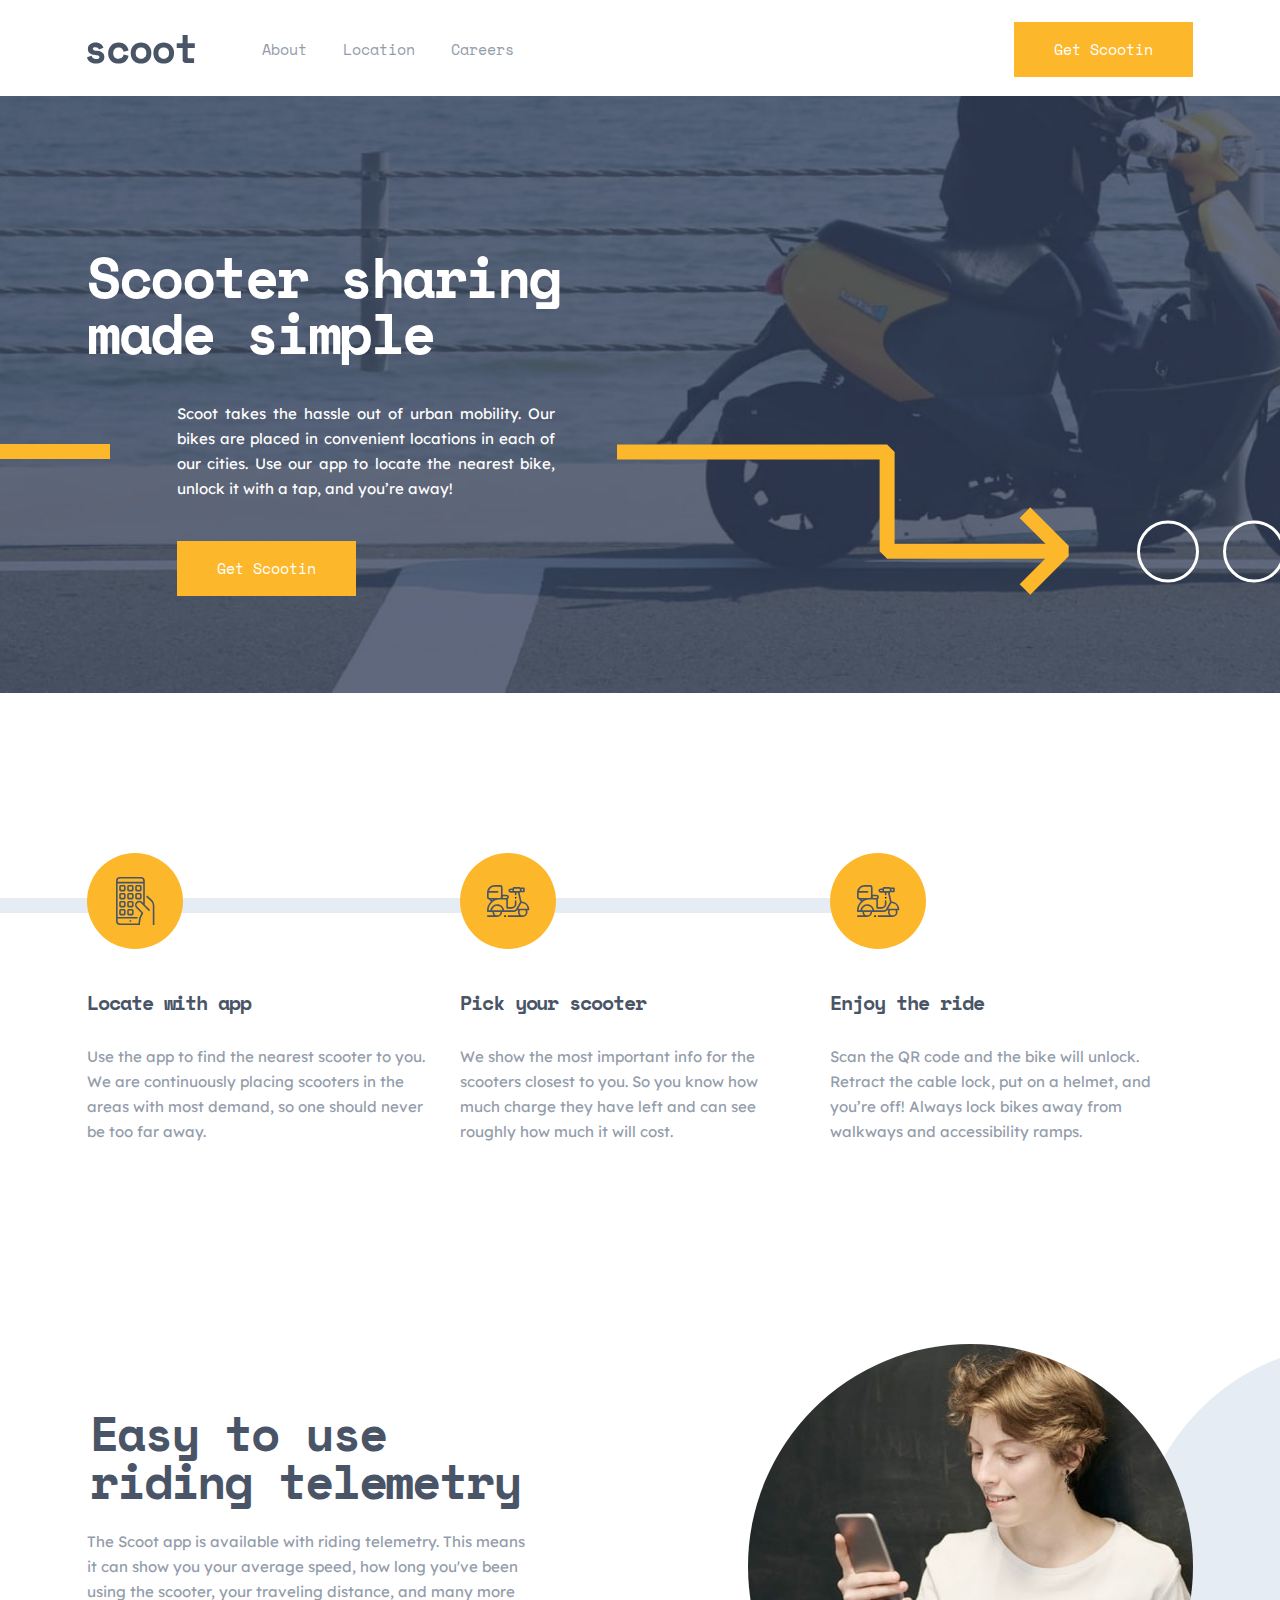
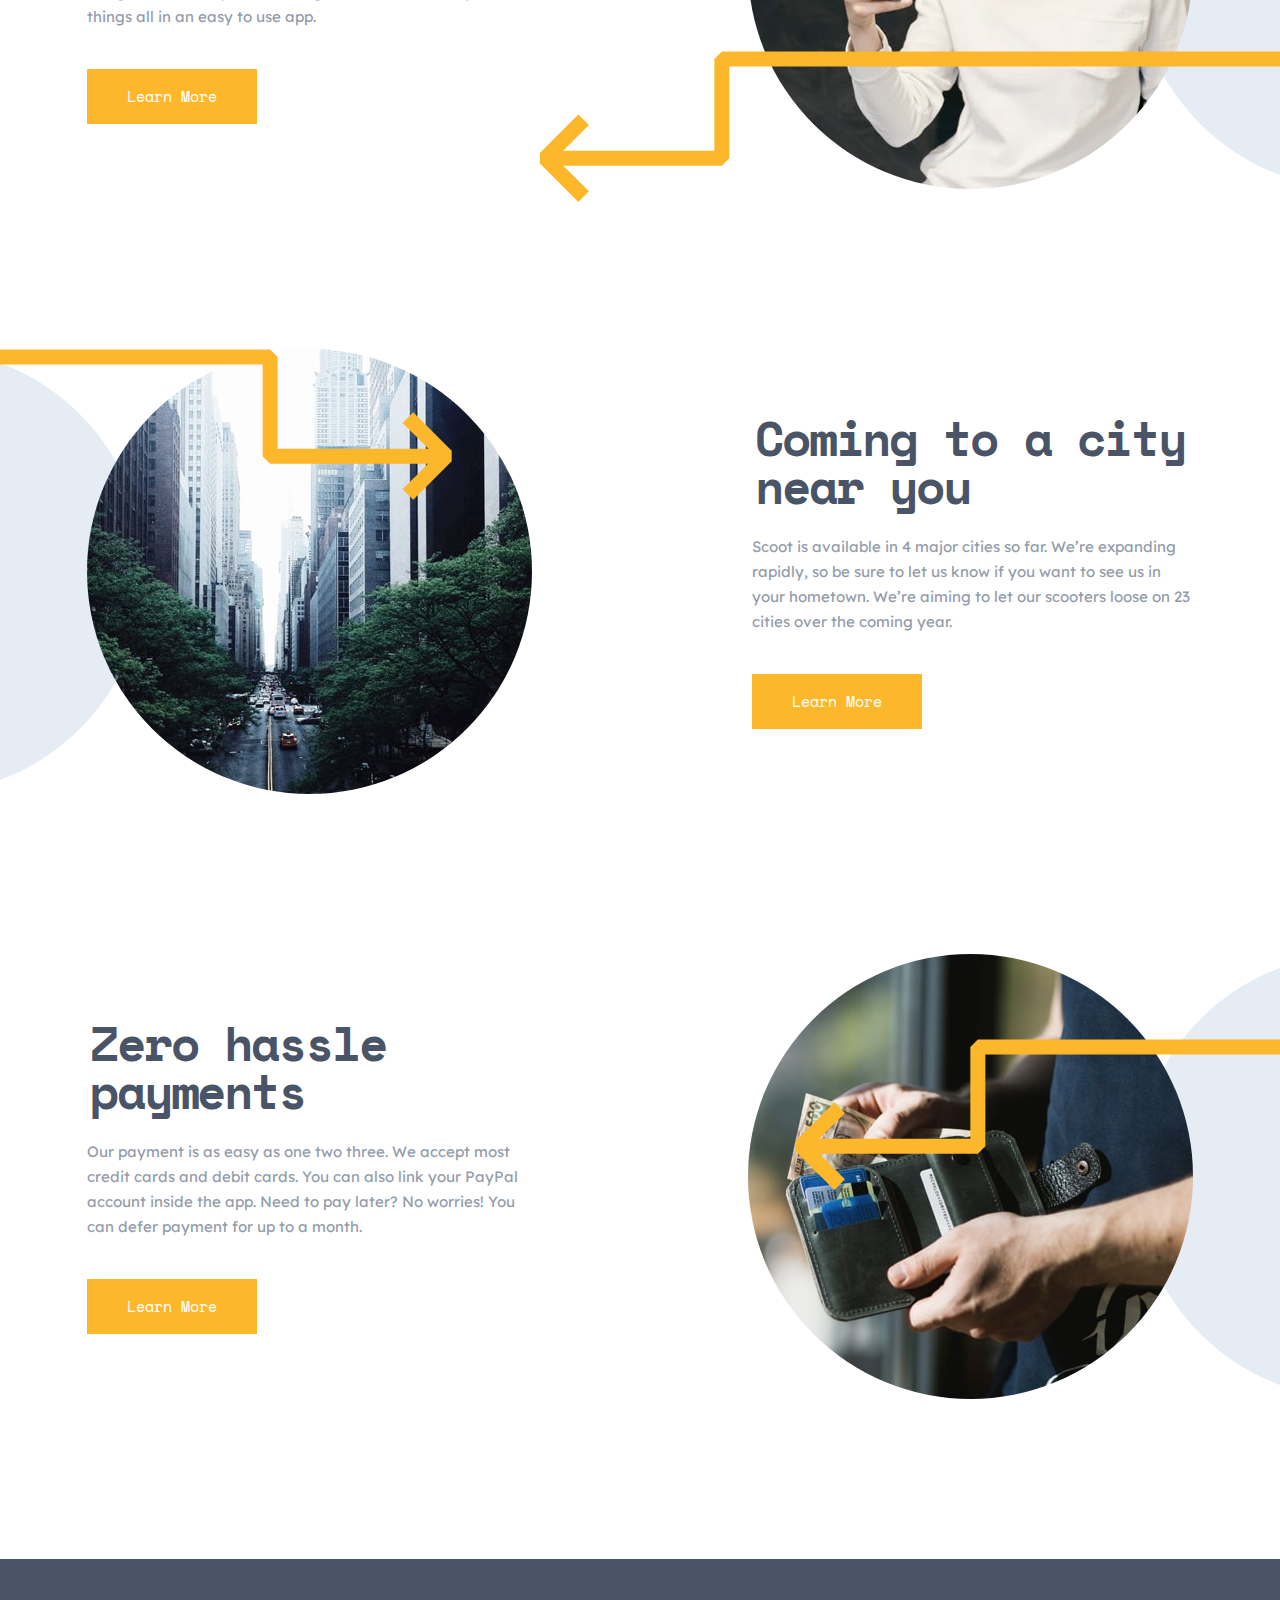
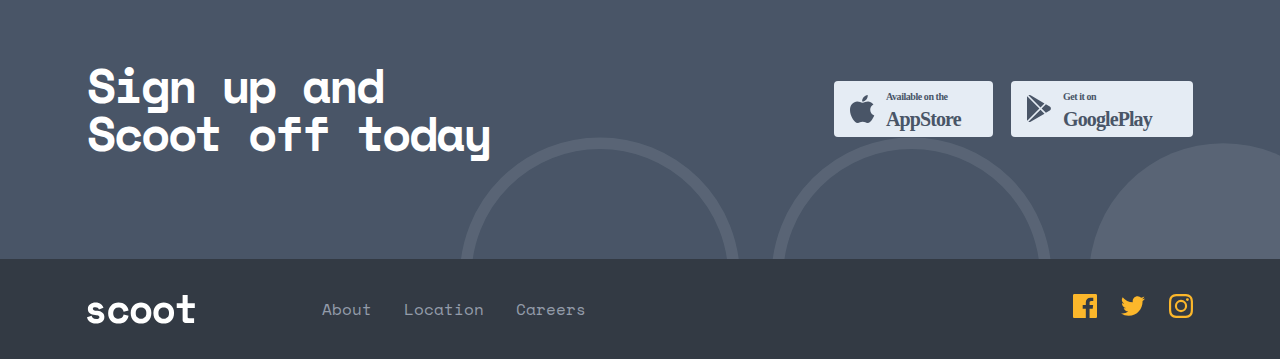
==== commit 72958af1: "update desktop ver" ====
--- a/index.html
+++ b/index.html
@@ -58,13 +58,14 @@
             the nearest bike, unlock it with a tap, and you’re away!
           </p>
           <button><a href="./locations.html"></a>Get Scootin</button>
-        </div>
-        <img
-          class="hero-arrow"
-          src="./assets/patterns/right-arrow.svg"
-          alt=""
-        />
-        <img src="./assets/patterns/white-circles.svg" alt="" class="hero-circles">
+          <img src="./assets/patterns/line.svg" alt="" class="hero-line">
+          <img
+            class="hero-arrow"
+            src="./assets/patterns/right-arrow.svg"
+            alt=""
+          />
+          <img src="./assets/patterns/white-circles.svg" alt="" class="hero-circles">
+        </div>
       </section>
 
       <!-- How-to section  -->
--- a/style.css
+++ b/style.css
@@ -63,6 +63,13 @@
   margin-right: auto;
 }
 
+@media screen and (min-width: 1201px) {
+  .container {
+    max-width: 1106px;
+    padding-left: 0;
+    padding-right: 0;
+  }
+}
 header {
   position: fixed;
   z-index: 2;
@@ -90,7 +97,7 @@
   left: 0;
   background-color: #333a44;
   height: 100vh;
-  width: 100%;
+  width: 70%;
   position: absolute;
   padding-top: 64px;
   padding-left: calc(8px + 1.5625vw);
@@ -163,6 +170,7 @@
     padding: 0;
     justify-content: space-between;
     align-items: center;
+    width: 100%;
   }
   #header-nav button {
     position: relative;
@@ -184,7 +192,12 @@
   }
   .logo-header {
     width: 108px;
-    margin-right: 58px;
+    margin-right: 100px;
+  }
+}
+@media screen and (min-width: 1201px) {
+  header .container {
+    margin: 22px auto;
   }
 }
 #hero {
@@ -217,7 +230,7 @@
   left: -250px;
 }
 
-.hero-circles {
+.hero-circles, .hero-line {
   display: none;
 }
 
@@ -248,8 +261,47 @@
   .hero-circles {
     display: block;
     position: absolute;
-    bottom: 34px;
+    bottom: 45px;
     right: -30px;
+  }
+}
+@media screen and (min-width: 1201px) {
+  #hero {
+    background-image: url("./assets/images/home-hero-desktop.jpg");
+  }
+  #hero .container {
+    padding-top: 249px;
+    padding-bottom: 152px;
+    position: relative;
+  }
+  #hero h1 {
+    text-align: left;
+    margin-left: 0;
+  }
+  #hero p {
+    max-width: 42ch;
+    margin: 40px 0 40px 90px;
+    text-align: justify;
+  }
+  #hero button {
+    float: left;
+    margin-left: 90px;
+  }
+  .hero-line {
+    display: block;
+    position: absolute;
+    top: 64%;
+    left: -180px;
+  }
+  .hero-arrow {
+    top: 64%;
+    left: 530px;
+  }
+  .hero-circles {
+    bottom: unset;
+    top: 75%;
+    right: unset;
+    left: 1050px;
   }
 }
 #steps {
@@ -258,7 +310,7 @@
 }
 
 .step h2 {
-  font-size: 20;
+  font-size: 20px;
   line-height: 28px;
   letter-spacing: -0.89px;
   margin-top: 24px;
@@ -319,8 +371,41 @@
     height: 100%;
     position: absolute;
     top: -122px;
-    left: 60px;
+    left: 62px;
     z-index: -1;
+  }
+}
+@media screen and (min-width: 1201px) {
+  #steps .container {
+    display: flex;
+    justify-content: flex-start;
+    align-items: center;
+    max-width: 1106px;
+  }
+  #steps {
+    padding-top: 160px;
+    padding-bottom: 200px;
+  }
+  .step h2 {
+    margin-top: 40px;
+  }
+  .step {
+    flex-direction: column;
+    text-align: left;
+  }
+  .step:not(:last-child) {
+    margin-bottom: 0;
+    margin-right: 30px;
+  }
+  .step-icon {
+    width: 96px;
+    margin-right: 0;
+  }
+  .steps-line {
+    width: 974px;
+    height: 15px;
+    top: 45px;
+    left: -225px;
   }
 }
 .feature-img {
@@ -381,10 +466,10 @@
     background: url("./assets/patterns/circle.svg") no-repeat;
   }
   #payments, #telemetry {
-    background-position: top 0 right -350px;
+    background-position: top 0 right -300px;
   }
   #near-you {
-    background-position: top 0 left -350px;
+    background-position: top 0 left -300px;
   }
   .feature p {
     margin: 40px auto;
@@ -402,16 +487,59 @@
   }
   .arrow-telemetry {
     top: 307px;
-    left: calc(8px + 1.5625vw);
+    left: unset;
+    right: -5%;
   }
   .arrow-near-you {
     top: 0;
     right: unset;
-    left: -15%;
+    left: -10%;
   }
   .arrow-payments {
     top: 85px;
     left: 50%;
+  }
+}
+@media screen and (min-width: 1201px) {
+  #telemetry .container,
+  #payments .container {
+    flex-direction: row-reverse;
+  }
+  #near-you .container {
+    flex-direction: row;
+  }
+  .feature .container {
+    text-align: left;
+    margin-bottom: 160px;
+  }
+  .feature p {
+    margin-top: 24px;
+    max-width: 50ch;
+  }
+  .feature-img {
+    margin-bottom: 0;
+  }
+  #telemetry .feature-img,
+  #payments .feature-img {
+    margin-left: 220px;
+  }
+  #near-you .feature-img {
+    margin-right: 220px;
+  }
+  .arrow-telemetry {
+    top: 307px;
+    left: unset;
+    right: 0;
+  }
+  .arrow-near-you {
+    top: 0;
+    right: unset;
+    left: 0;
+  }
+  .arrow-payments {
+    top: 85px;
+    left: unset;
+    right: -20%;
   }
 }
 #signup {
@@ -455,6 +583,34 @@
   }
   .download {
     padding-bottom: 62px;
+  }
+}
+@media screen and (min-width: 1201px) {
+  #signup {
+    background-size: 70%;
+    background-position: bottom 0 right -20%;
+    display: flex;
+    align-items: center;
+    text-align: left;
+  }
+  #signup .container {
+    display: flex;
+    justify-content: space-between;
+    align-items: center;
+  }
+  #signup h2 {
+    text-align: left;
+    padding-top: 0;
+    margin-left: 0;
+  }
+  .download {
+    padding: 0;
+  }
+  .download img {
+    height: 100%;
+  }
+  .download a:not(:last-child) {
+    margin-right: 18px;
   }
 }
 footer {
@@ -576,6 +732,17 @@
     margin-right: -50px;
   }
 }
+@media screen and (min-width: 1201px) {
+  #about-hero {
+    background-image: url("./assets/images/about-hero-desktop.jpg");
+  }
+  #about-hero h1 {
+    margin-left: 0;
+  }
+  .subpage-circles {
+    margin-right: -180px;
+  }
+}
 #about-main {
   margin-top: 72px;
   margin-bottom: 120px;
@@ -585,6 +752,7 @@
 #about-main img {
   border-radius: 50%;
   width: 311px;
+  z-index: -1;
 }
 
 .about-us {
@@ -616,7 +784,7 @@
 
 .arrow-mobility, .arrow-better-living {
   position: absolute;
-  z-index: 1;
+  z-index: 0;
 }
 
 .arrow-mobility {
@@ -721,10 +889,10 @@
     top: 0;
   }
   .mobility-circle {
-    right: -390px;
+    right: -300px;
   }
   .better-living-circle {
-    left: -390px;
+    left: -300px;
   }
   #values {
     margin-top: 120px;
@@ -738,6 +906,62 @@
   }
   .value:not(:last-child) {
     margin-bottom: 56px;
+  }
+}
+@media screen and (min-width: 1201px) {
+  #about-main {
+    margin-top: 120px;
+  }
+  .about-us h2 {
+    margin-top: 0;
+    margin-bottom: 24px;
+    text-align: left;
+  }
+  .about-us p, #values p, #mission p, #listed p {
+    max-width: 100%;
+    text-align: left;
+  }
+  .about-us p, .about-us h2, #values p, #mission p, #listed h2, #listed p {
+    margin-left: 0;
+  }
+  #mobility .container, #urban-living .container {
+    display: flex;
+  }
+  #mobility .container {
+    flex-direction: row-reverse;
+  }
+  #urban-living .container {
+    flex-direction: row;
+  }
+  #mobility .about-us-detail {
+    margin-right: 220px;
+  }
+  #urban-living .about-us-detail {
+    margin-left: 220px;
+  }
+  .mobility-circle {
+    right: -45%;
+  }
+  .better-living-circle {
+    left: -45%;
+  }
+  .arrow-mobility {
+    top: 60%;
+  }
+  #values .container {
+    display: flex;
+    justify-content: space-between;
+    align-items: center;
+  }
+  .value:not(:last-child) {
+    margin-bottom: 0;
+    margin-right: 30px;
+  }
+  #values h4 {
+    margin-top: 32px;
+  }
+  #values p {
+    text-align: center;
   }
 }
 #faqs {
@@ -781,14 +1005,13 @@
   max-height: 150px;
   transition: all 0.3s linear;
   will-change: opacity, max-height;
-  margin-top: 24px;
 }
 
 .answer {
   opacity: 0;
   max-height: 0;
   overflow: hidden;
-  transition: opacity 0.3s linear, max-height 0.3s linear;
+  transition: all 0.3s ease-in;
   will-change: opacity, max-height;
 }
 
@@ -818,6 +1041,26 @@
   }
   .faq-container {
     margin-bottom: 24px;
+  }
+}
+@media screen and (min-width: 1201px) {
+  #faqs h2 {
+    margin-bottom: 64px;
+  }
+  #faqs h3 {
+    width: 35%;
+    margin-top: 0;
+    margin-right: 30px;
+  }
+  .faq {
+    display: flex;
+    align-items: flex-start;
+  }
+  .how-it-works, .safe-driving {
+    width: 65%;
+  }
+  .faq-container {
+    padding: 32px 40px;
   }
 }
 #career-hero {
@@ -914,7 +1157,7 @@
     display: block;
     position: absolute;
     top: 0;
-    right: -390px;
+    right: -300px;
   }
   #mission h2 {
     margin-top: 64px;
@@ -922,6 +1165,38 @@
   }
   #mission button {
     margin-top: 40px;
+  }
+}
+@media screen and (min-width: 1201px) {
+  #career-hero {
+    background-image: url("./assets/images/careers-locations-hero-desktop.jpg");
+  }
+  #career-hero h1 {
+    margin-left: 0;
+  }
+  #mission {
+    margin-top: 120px;
+  }
+  #mission img {
+    width: 445px;
+  }
+  #mission .container {
+    flex-direction: row-reverse;
+  }
+  .mission-detail {
+    text-align: left;
+    margin-right: 220px;
+  }
+  .arrow-mission {
+    top: 60%;
+    right: -5%;
+  }
+  .mission-circle {
+    right: -45%;
+  }
+  #mission h2 {
+    margin-top: 0;
+    margin-bottom: 24px;
   }
 }
 #jobs {
@@ -995,8 +1270,7 @@
 }
 
 #maps {
-  margin-top: 72px;
-  margin-bottom: 72px;
+  margin: 72px auto;
   overflow: hidden;
 }
 
@@ -1051,9 +1325,13 @@
   }
   #maps .container {
     position: relative;
+    width: 689px;
   }
   #maps img {
     margin-bottom: 0;
+    margin-left: auto;
+    margin-right: auto;
+    width: 100%;
   }
   .city {
     position: absolute;
@@ -1075,19 +1353,19 @@
   }
   .newyork {
     top: 18%;
-    left: 14%;
+    left: 15%;
   }
   .london {
-    top: 8%;
-    left: 35%;
+    top: 5%;
+    left: 37%;
   }
   .yokohama {
     top: 20%;
-    left: 70%;
+    left: 74%;
   }
   .jakarta {
     top: 50%;
-    left: 65%;
+    left: 70%;
   }
   #listed {
     margin-bottom: 120px;
@@ -1102,4 +1380,44 @@
     margin-top: 40px;
     margin-bottom: 40px;
   }
+}
+@media screen and (min-width: 1201px) {
+  #locations-hero {
+    background-image: url("./assets/images/careers-locations-hero-desktop.jpg");
+  }
+  #locations-hero h1 {
+    margin-left: 0;
+  }
+  #maps {
+    margin: 120px auto;
+  }
+  #maps .container {
+    width: 1110px;
+  }
+  .newyork {
+    top: 20%;
+    left: 18%;
+  }
+  .london {
+    top: 11%;
+    left: 39%;
+  }
+  .yokohama {
+    top: 26%;
+    left: 79%;
+  }
+  .jakarta {
+    top: 55%;
+    left: 75%;
+  }
+  #listed .container {
+    display: flex;
+    flex-direction: row;
+    align-items: center;
+    text-align: left;
+  }
+  #listed p {
+    margin: 0 105px 0 30px;
+    max-width: 45ch;
+  }
 }/*# sourceMappingURL=style.css.map */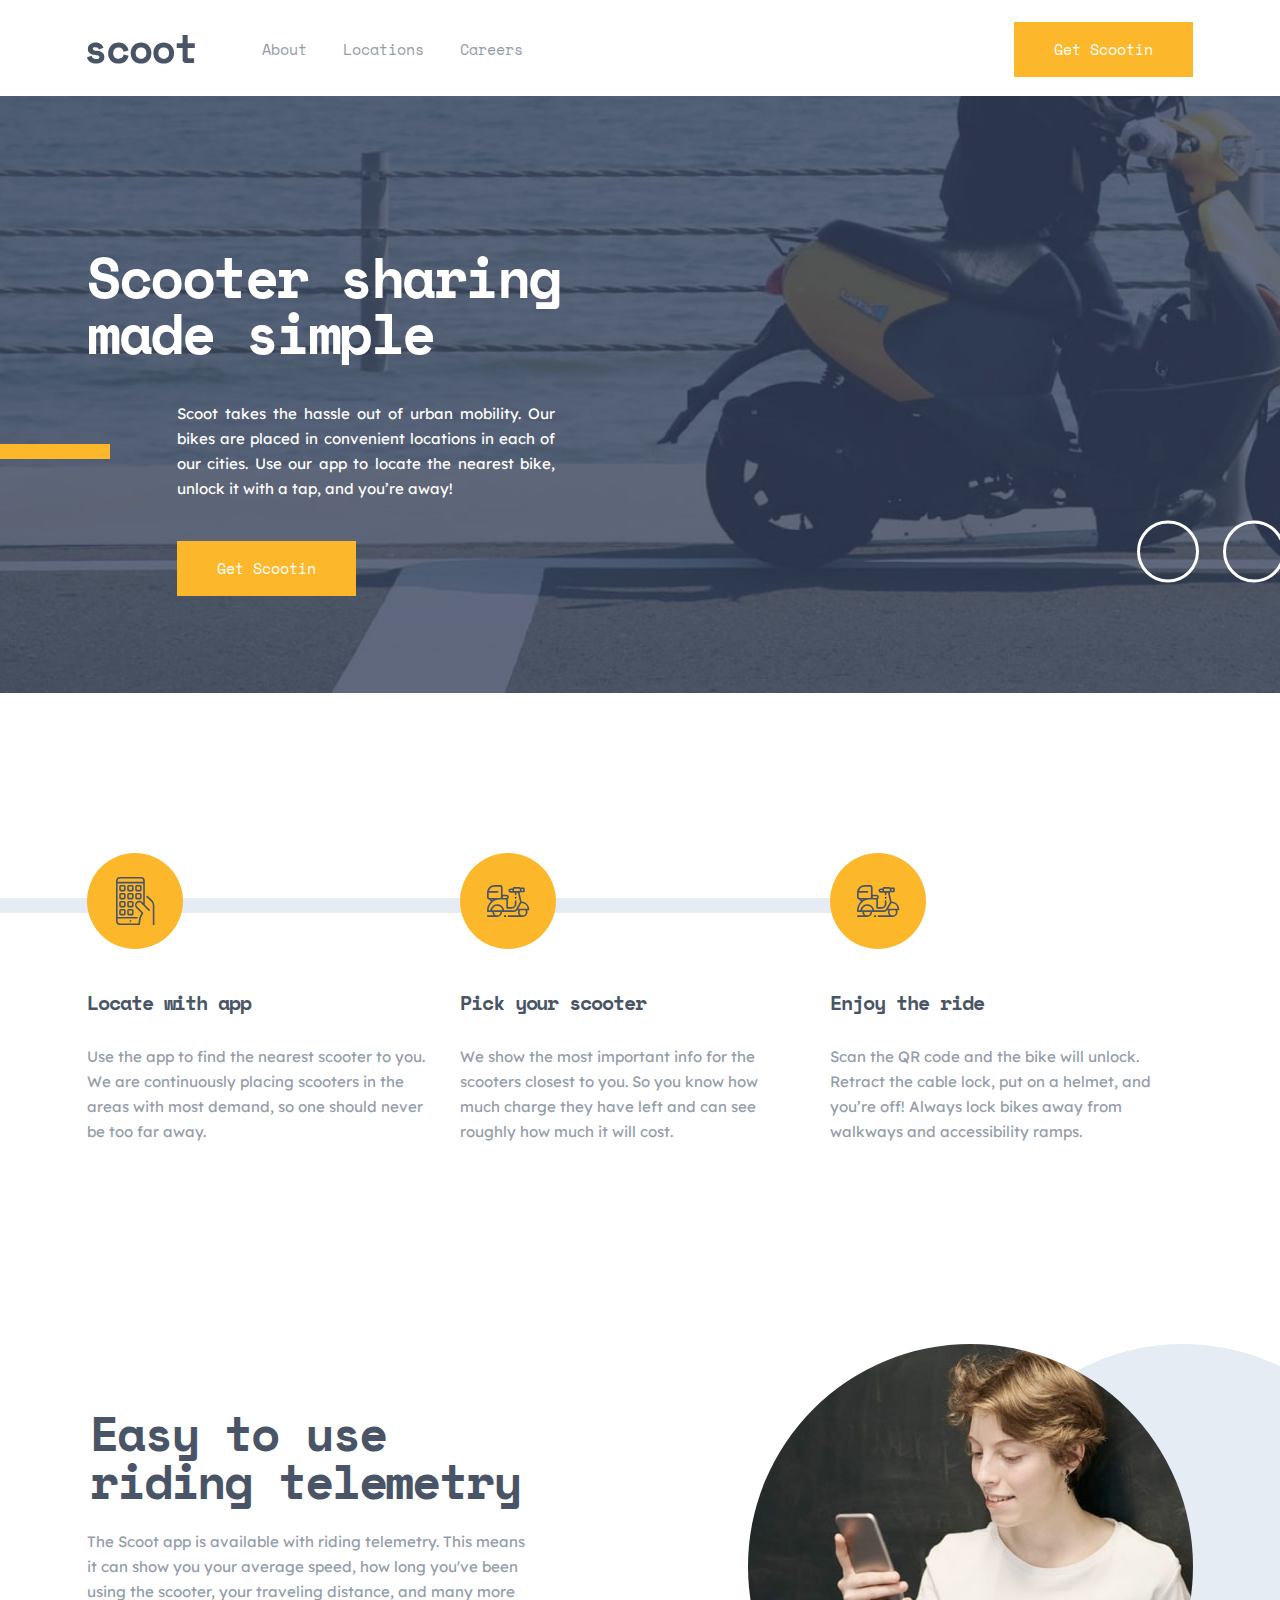
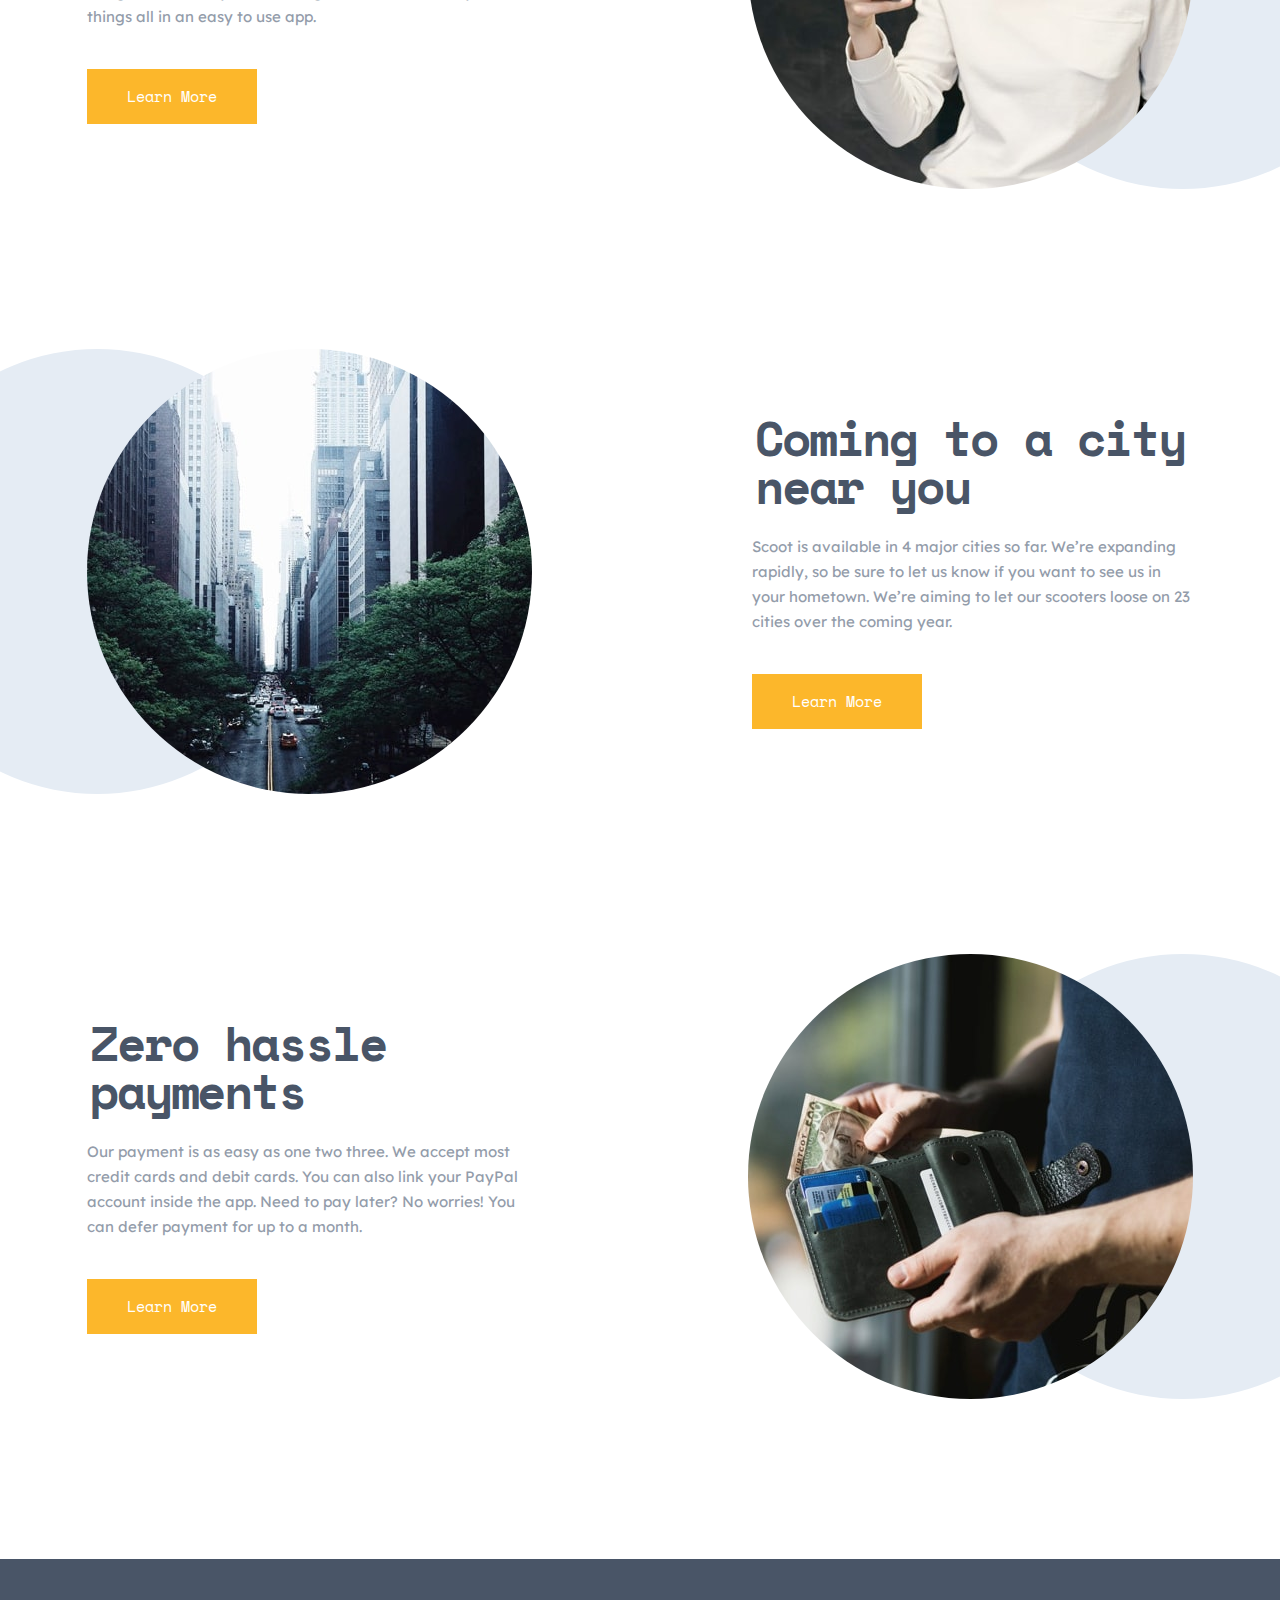
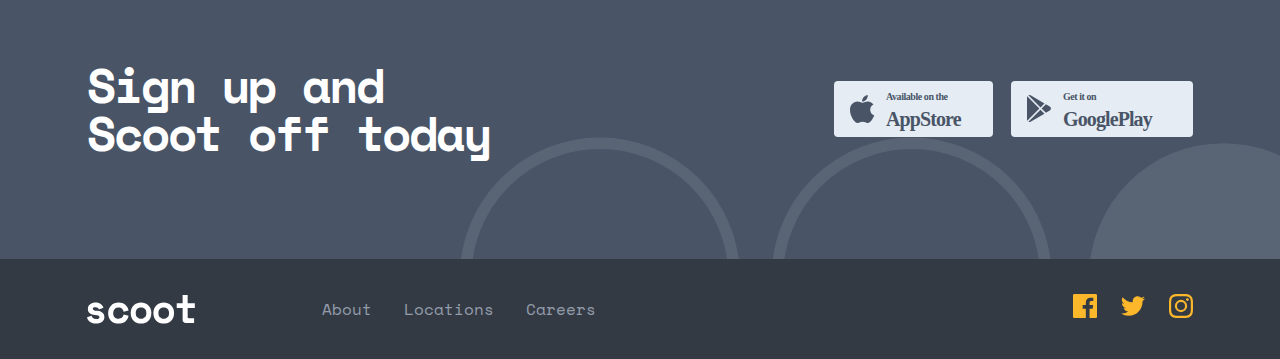
==== commit dc255604: "minor updates" ====
--- a/index.html
+++ b/index.html
@@ -3,16 +3,11 @@
   <head>
     <meta charset="UTF-8" />
     <meta name="viewport" content="width=device-width, initial-scale=1.0" />
-    <meta name="description" content="Scoot multi-page website" />
+    <meta name="description" content="Scoot" />
     <meta name="keywords" content="HTML,CSS,JavaScript" />
     <meta name="author" content="Thu Smiley" />
     <meta property="og:image" content="./preview.jpg" />
-    <link
-      rel="icon"
-      type="image/png"
-      sizes="32x32"
-      href="./assets/favicon-32x32.png"
-    />
+    <link rel="icon" type="image/png" sizes="32x32" href="./assets/favicon.png" />
     <link rel="stylesheet" href="./style.css" />
     <title>Scoot</title>
   </head>
@@ -20,25 +15,13 @@
     <!-- Header and nav -->
     <header>
       <div class="container">
-        <img
-          class="menu-open"
-          src="./assets/icons/hamburger.svg"
-          alt=""
-          onclick="openMenu()"
-        />
-        <img
-          class="menu-close"
-          src="./assets/icons/close.svg"
-          alt=""
-          onclick="closeMenu()"
-        />
-        <a href="./index.html"
-          ><img class="logo-header" src="./assets/logo.svg" alt="logo"
-        /></a>
+        <img class="menu-open" src="./assets/icons/hamburger.svg" alt="" onclick="openMenu()" />
+        <img class="menu-close" src="./assets/icons/close.svg" alt="" onclick="closeMenu()" />
+        <a href="./index.html"><img class="logo-header" src="./assets/logo.svg" alt="logo" /></a>
         <nav id="header-nav">
           <div class="menu-wrap">
             <a href="./about.html">About</a>
-            <a href="./locations.html">Location</a>
+            <a href="./locations.html">Locations</a>
             <a href="./careers.html">Careers</a>
           </div>
           <button><a href="./locations.html"></a>Get Scootin</button>
@@ -53,18 +36,14 @@
         <div class="container">
           <h1>Scooter sharing made simple</h1>
           <p>
-            Scoot takes the hassle out of urban mobility. Our bikes are placed
-            in convenient locations in each of our cities. Use our app to locate
-            the nearest bike, unlock it with a tap, and you’re away!
+            Scoot takes the hassle out of urban mobility. Our bikes are placed in convenient locations in each of our cities. Use our app to locate the nearest bike, unlock it with
+            a tap, and you’re away!
           </p>
           <button><a href="./locations.html"></a>Get Scootin</button>
-          <img src="./assets/patterns/line.svg" alt="" class="hero-line">
-          <img
-            class="hero-arrow"
-            src="./assets/patterns/right-arrow.svg"
-            alt=""
-          />
-          <img src="./assets/patterns/white-circles.svg" alt="" class="hero-circles">
+          <img src="./assets/patterns/line.svg" alt="" class="hero-line" />
+          <!-- <img class="hero-arrow" src="./assets/patterns/right-arrow.svg" alt="" /> -->
+          <svg class="hero-arrow" xmlns="http://www.w3.org/2000/svg" width="452" height="151"><g fill="none" fill-rule="evenodd" stroke="#FCB72B" stroke-linejoin="bevel" stroke-width="15"><path d="M407.952 145.444l38.426-38.426-38.426-38.426"/><path d="M0 8h270.115v99.369h176.263"/></g></svg>
+          <img src="./assets/patterns/white-circles.svg" alt="" class="hero-circles" />
         </div>
       </section>
 
@@ -74,39 +53,29 @@
           <div class="steps-line"></div>
           <!-- Locate with app -->
           <div class="step">
-            <img class="step-icon" src="./assets/icons/locate.svg" alt="" />
+            <img class="step-icon locate-app" src="./assets/icons/locate.svg" alt="" />
             <div class="step-info">
               <h2>Locate with app</h2>
-              <p>
-                Use the app to find the nearest scooter to you. We are
-                continuously placing scooters in the areas with most demand, so
-                one should never be too far away.
-              </p>
+              <p>Use the app to find the nearest scooter to you. We are continuously placing scooters in the areas with most demand, so one should never be too far away.</p>
             </div>
           </div>
 
           <!-- Pick your scooter -->
           <div class="step">
-            <img class="step-icon" src="./assets/icons/scooter.svg" alt="" />
+            <img class="step-icon pick-scooter" src="./assets/icons/scooter.svg" alt="" />
             <div class="step-info">
               <h2>Pick your scooter</h2>
-              <p>
-                We show the most important info for the scooters closest to you.
-                So you know how much charge they have left and can see roughly
-                how much it will cost.
-              </p>
+              <p>We show the most important info for the scooters closest to you. So you know how much charge they have left and can see roughly how much it will cost.</p>
             </div>
           </div>
 
           <!-- Enjoy the ride -->
           <div class="step">
-            <img class="step-icon" src="./assets/icons/scooter.svg" alt="" />
+            <img class="step-icon enjoy-ride" src="./assets/icons/scooter.svg" alt="" />
             <div class="step-info">
               <h2>Enjoy the ride</h2>
               <p>
-                Scan the QR code and the bike will unlock. Retract the cable
-                lock, put on a helmet, and you’re off! Always lock bikes away
-                from walkways and accessibility ramps.
+                Scan the QR code and the bike will unlock. Retract the cable lock, put on a helmet, and you’re off! Always lock bikes away from walkways and accessibility ramps.
               </p>
             </div>
           </div>
@@ -117,20 +86,19 @@
       <section id="features">
         <!-- Easy to use riding telemetry -->
         <div class="feature" id="telemetry">
-          <svg class="arrow-telemetry" xmlns="http://www.w3.org/2000/svg" width="741" height="151"><g fill="none" fill-rule="evenodd" stroke="#FCB72B" stroke-linejoin="bevel" stroke-width="15"><path d="M740.969 8H182.854v99.369H6.591"/><path d="M44.64 145.64L6.214 107.214 44.64 68.787"/></g></svg>
+          <svg class="arrow-telemetry" xmlns="http://www.w3.org/2000/svg" width="741" height="151">
+            <g fill="none" fill-rule="evenodd" stroke="#FCB72B" stroke-linejoin="bevel" stroke-width="15">
+              <path d="M740.969 8H182.854v99.369H6.591" />
+              <path d="M44.64 145.64L6.214 107.214 44.64 68.787" />
+            </g>
+          </svg>
           <div class="container">
-            <img
-              class="feature-img"
-              src="./assets/images/telemetry.jpg"
-              alt=""
-            />
+            <img class="feature-img" src="./assets/images/telemetry.jpg" alt="" />
             <div class="feature-info">
               <h2>Easy to use riding telemetry</h2>
               <p>
-                The Scoot app is available with riding telemetry. This means it
-                can show you your average speed, how long you've been using the
-                scooter, your traveling distance, and many more things all in an
-                easy to use app.
+                The Scoot app is available with riding telemetry. This means it can show you your average speed, how long you've been using the scooter, your traveling distance,
+                and many more things all in an easy to use app.
               </p>
               <button><a href="./locations.html"></a>Learn More</button>
             </div>
@@ -139,20 +107,19 @@
 
         <!-- Coming to a city near you -->
         <div class="feature" id="near-you">
-          <svg class="arrow-near-you" xmlns="http://www.w3.org/2000/svg" width="452" height="151"><g fill="none" fill-rule="evenodd" stroke="#FCB72B" stroke-linejoin="bevel" stroke-width="15"><path d="M407.952 145.444l38.426-38.426-38.426-38.426"/><path d="M0 8h270.115v99.369h176.263"/></g></svg>
+          <svg class="arrow-near-you" xmlns="http://www.w3.org/2000/svg" width="452" height="151">
+            <g fill="none" fill-rule="evenodd" stroke="#FCB72B" stroke-linejoin="bevel" stroke-width="15">
+              <path d="M407.952 145.444l38.426-38.426-38.426-38.426" />
+              <path d="M0 8h270.115v99.369h176.263" />
+            </g>
+          </svg>
           <div class="container">
-            <img
-              class="feature-img"
-              src="./assets/images/near-you.jpg"
-              alt=""
-            />
+            <img class="feature-img" src="./assets/images/near-you.jpg" alt="" />
             <div class="feature-info">
               <h2>Coming to a city near you</h2>
               <p>
-                Scoot is available in 4 major cities so far. We’re expanding
-                rapidly, so be sure to let us know if you want to see us in your
-                hometown. We’re aiming to let our scooters loose on 23 cities
-                over the coming year.
+                Scoot is available in 4 major cities so far. We’re expanding rapidly, so be sure to let us know if you want to see us in your hometown. We’re aiming to let our
+                scooters loose on 23 cities over the coming year.
               </p>
               <button><a href="./locations.html"></a>Learn More</button>
             </div>
@@ -161,20 +128,19 @@
 
         <!-- Zero hassle payments -->
         <div class="feature" id="payments">
-          <svg class="arrow-payments" xmlns="http://www.w3.org/2000/svg" width="741" height="151"><g fill="none" fill-rule="evenodd" stroke="#FCB72B" stroke-linejoin="bevel" stroke-width="15"><path d="M740.969 8H182.854v99.369H6.591"/><path d="M44.64 145.64L6.214 107.214 44.64 68.787"/></g></svg>
+          <svg class="arrow-payments" xmlns="http://www.w3.org/2000/svg" width="741" height="151">
+            <g fill="none" fill-rule="evenodd" stroke="#FCB72B" stroke-linejoin="bevel" stroke-width="15">
+              <path d="M740.969 8H182.854v99.369H6.591" />
+              <path d="M44.64 145.64L6.214 107.214 44.64 68.787" />
+            </g>
+          </svg>
           <div class="container">
-            <img
-              class="feature-img"
-              src="./assets/images/payments.jpg"
-              alt=""
-            />
+            <img class="feature-img" src="./assets/images/payments.jpg" alt="" />
             <div class="feature-info">
               <h2>Zero hassle payments</h2>
               <p>
-                Our payment is as easy as one two three. We accept most credit
-                cards and debit cards. You can also link your PayPal account
-                inside the app. Need to pay later? No worries! You can defer
-                payment for up to a month.
+                Our payment is as easy as one two three. We accept most credit cards and debit cards. You can also link your PayPal account inside the app. Need to pay later? No
+                worries! You can defer payment for up to a month.
               </p>
               <button><a href="./locations.html"></a>Learn More</button>
             </div>
@@ -187,12 +153,8 @@
         <div class="container">
           <h2>Sign up and Scoot off today</h2>
           <div class="download">
-            <a href="http://" target="_blank" rel="noopener noreferrer"
-              ><img src="./assets/icons/app-store.svg" alt=""
-            /></a>
-            <a href="http://" target="_blank" rel="noopener noreferrer"
-              ><img src="./assets/icons/google-play.svg" alt=""
-            /></a>
+            <a href="http://" target="_blank" rel="noopener noreferrer"><img src="./assets/icons/app-store.svg" alt="" /></a>
+            <a href="http://" target="_blank" rel="noopener noreferrer"><img src="./assets/icons/google-play.svg" alt="" /></a>
           </div>
         </div>
       </section>
@@ -201,46 +163,42 @@
     <!-- Footer  -->
     <footer>
       <div class="container">
-        <svg
-          class="logo-footer"
-          xmlns="http://www.w3.org/2000/svg"
-          width="108"
-          height="29"
-        >
+        <svg class="logo-footer" xmlns="http://www.w3.org/2000/svg" width="108" height="29">
           <path
             fill="#ffffff"
             d="M9.12 28.56c2.613 0 4.64-.587 6.08-1.76 1.44-1.173 2.16-2.747 2.16-4.72v-.24c0-1.787-.64-3.18-1.92-4.18-1.28-1-2.933-1.607-4.96-1.82-1.76-.187-2.973-.42-3.64-.7-.667-.28-1-.74-1-1.38 0-.453.213-.833.64-1.14.427-.307 1.067-.46 1.92-.46.933 0 1.693.207 2.28.62.587.413 1 .98 1.24 1.7l4.56-1.84a8.834 8.834 0 00-.92-1.74c-.4-.6-.92-1.147-1.56-1.64-.64-.493-1.42-.893-2.34-1.2-.92-.307-2.007-.46-3.26-.46-.96 0-1.893.133-2.8.4a7.473 7.473 0 00-2.4 1.18 6.193 6.193 0 00-1.68 1.9c-.427.747-.64 1.613-.64 2.6v.24c0 1.893.66 3.327 1.98 4.3 1.32.973 3.1 1.553 5.34 1.74.827.08 1.513.187 2.06.32.547.133.98.3 1.3.5.32.2.54.413.66.64.12.227.18.473.18.74 0 .453-.233.873-.7 1.26-.467.387-1.327.58-2.58.58-1.413 0-2.46-.32-3.14-.96-.68-.64-1.127-1.387-1.34-2.24L0 22.32c.133.693.393 1.407.78 2.14.387.733.94 1.4 1.66 2 .72.6 1.627 1.1 2.72 1.5 1.093.4 2.413.6 3.96.6zm22.454 0c2.827 0 5.087-.72 6.78-2.16 1.694-1.44 2.767-3.333 3.22-5.68l-4.96-1.24c-.24 1.307-.766 2.347-1.58 3.12-.813.773-1.993 1.16-3.54 1.16-.72 0-1.4-.113-2.04-.34a4.704 4.704 0 01-1.68-1.02c-.48-.453-.86-1.02-1.14-1.7-.28-.68-.42-1.46-.42-2.34v-.24c0-.88.14-1.673.42-2.38.28-.707.66-1.307 1.14-1.8a5.005 5.005 0 011.68-1.14 5.25 5.25 0 012.04-.4c1.547 0 2.747.427 3.6 1.28.854.853 1.36 1.867 1.52 3.04l4.96-1.28c-.453-2.347-1.54-4.24-3.26-5.68-1.72-1.44-3.966-2.16-6.74-2.16-1.44 0-2.793.24-4.06.72a9.726 9.726 0 00-3.32 2.08c-.946.907-1.686 2-2.22 3.28-.533 1.28-.8 2.72-.8 4.32v.48c0 1.6.267 3.027.8 4.28.534 1.253 1.267 2.307 2.2 3.16.934.853 2.034 1.507 3.3 1.96 1.267.453 2.634.68 4.1.68zm22.455 0c1.36 0 2.66-.227 3.9-.68a9.997 9.997 0 003.3-1.98c.96-.867 1.72-1.933 2.28-3.2.56-1.267.84-2.727.84-4.38v-.48c0-1.627-.28-3.073-.84-4.34-.56-1.267-1.32-2.34-2.28-3.22a9.827 9.827 0 00-3.3-2c-1.24-.453-2.54-.68-3.9-.68-1.36 0-2.66.227-3.9.68a9.827 9.827 0 00-3.3 2c-.96.88-1.72 1.953-2.28 3.22-.56 1.267-.84 2.713-.84 4.34v.48c0 1.653.28 3.113.84 4.38.56 1.267 1.32 2.333 2.28 3.2a9.997 9.997 0 003.3 1.98c1.24.453 2.54.68 3.9.68zm0-4.8c-.72 0-1.4-.12-2.04-.36-.64-.24-1.2-.587-1.68-1.04a4.911 4.911 0 01-1.14-1.66c-.28-.653-.42-1.393-.42-2.22v-.8c0-.827.14-1.567.42-2.22.28-.653.66-1.207 1.14-1.66.48-.453 1.04-.8 1.68-1.04.64-.24 1.32-.36 2.04-.36s1.4.12 2.04.36c.64.24 1.2.587 1.68 1.04.48.453.86 1.007 1.14 1.66.28.653.42 1.393.42 2.22v.8c0 .827-.14 1.567-.42 2.22a4.911 4.911 0 01-1.14 1.66c-.48.453-1.04.8-1.68 1.04-.64.24-1.32.36-2.04.36zm22.694 4.8c1.36 0 2.66-.227 3.9-.68a9.997 9.997 0 003.3-1.98c.96-.867 1.72-1.933 2.28-3.2.56-1.267.84-2.727.84-4.38v-.48c0-1.627-.28-3.073-.84-4.34-.56-1.267-1.32-2.34-2.28-3.22a9.827 9.827 0 00-3.3-2c-1.24-.453-2.54-.68-3.9-.68-1.36 0-2.66.227-3.9.68a9.827 9.827 0 00-3.3 2c-.96.88-1.72 1.953-2.28 3.22-.56 1.267-.84 2.713-.84 4.34v.48c0 1.653.28 3.113.84 4.38.56 1.267 1.32 2.333 2.28 3.2a9.997 9.997 0 003.3 1.98c1.24.453 2.54.68 3.9.68zm0-4.8c-.72 0-1.4-.12-2.04-.36-.64-.24-1.2-.587-1.68-1.04a4.911 4.911 0 01-1.14-1.66c-.28-.653-.42-1.393-.42-2.22v-.8c0-.827.14-1.567.42-2.22.28-.653.66-1.207 1.14-1.66.48-.453 1.04-.8 1.68-1.04.64-.24 1.32-.36 2.04-.36s1.4.12 2.04.36c.64.24 1.2.587 1.68 1.04.48.453.86 1.007 1.14 1.66.28.653.42 1.393.42 2.22v.8c0 .827-.14 1.567-.42 2.22a4.911 4.911 0 01-1.14 1.66c-.48.453-1.04.8-1.68 1.04-.64.24-1.32.36-2.04.36zM107.097 28v-4.8h-5.36c-.72 0-1.08-.4-1.08-1.2v-9.04h7.16v-4.8h-7.16V0h-5.04v8.16h-5.88v4.8h5.88v11.92c0 .907.287 1.653.86 2.24.573.587 1.313.88 2.22.88h8.4z"
           />
         </svg>
         <div class="footer-wrap">
-        <div class="footer-nav">
-          <a href="./about.html">About</a>
-          <a href="./locations.html">Location</a>
-          <a href="./careers.html">Careers</a>
-        </div>
-        <div class="socials">
-          <a href="./" target="_blank"
-            ><svg xmlns="http://www.w3.org/2000/svg" width="24" height="24">
-              <path
-                fill="#FCB72B"
-                d="M22.675 0H1.325C.593 0 0 .593 0 1.325v21.351C0 23.407.593 24 1.325 24H12.82v-9.294H9.692v-3.622h3.128V8.413c0-3.1 1.893-4.788 4.659-4.788 1.325 0 2.463.099 2.795.143v3.24l-1.918.001c-1.504 0-1.795.715-1.795 1.763v2.313h3.587l-.467 3.622h-3.12V24h6.116c.73 0 1.323-.593 1.323-1.325V1.325C24 .593 23.407 0 22.675 0z"
-              /></svg
-          ></a>
-          <a href="./" target="_blank"
-            ><svg xmlns="http://www.w3.org/2000/svg" width="24" height="20">
-              <path
-                fill="#FCB72B"
-                d="M24 2.557a9.83 9.83 0 01-2.828.775A4.932 4.932 0 0023.337.608a9.864 9.864 0 01-3.127 1.195A4.916 4.916 0 0016.616.248c-3.179 0-5.515 2.966-4.797 6.045A13.978 13.978 0 011.671 1.149a4.93 4.93 0 001.523 6.574 4.903 4.903 0 01-2.229-.616c-.054 2.281 1.581 4.415 3.949 4.89a4.935 4.935 0 01-2.224.084 4.928 4.928 0 004.6 3.419A9.9 9.9 0 010 17.54a13.94 13.94 0 007.548 2.212c9.142 0 14.307-7.721 13.995-14.646A10.025 10.025 0 0024 2.557z"
-              /></svg
-          ></a>
-          <a href="./" target="_blank"
-            ><svg xmlns="http://www.w3.org/2000/svg" width="24" height="24">
-              <path
-                fill="#FCB72B"
-                d="M12 2.163c3.204 0 3.584.012 4.85.07 3.252.148 4.771 1.691 4.919 4.919.058 1.265.069 1.645.069 4.849 0 3.205-.012 3.584-.069 4.849-.149 3.225-1.664 4.771-4.919 4.919-1.266.058-1.644.07-4.85.07-3.204 0-3.584-.012-4.849-.07-3.26-.149-4.771-1.699-4.919-4.92-.058-1.265-.07-1.644-.07-4.849 0-3.204.013-3.583.07-4.849.149-3.227 1.664-4.771 4.919-4.919 1.266-.057 1.645-.069 4.849-.069zM12 0C8.741 0 8.333.014 7.053.072 2.695.272.273 2.69.073 7.052.014 8.333 0 8.741 0 12c0 3.259.014 3.668.072 4.948.2 4.358 2.618 6.78 6.98 6.98C8.333 23.986 8.741 24 12 24c3.259 0 3.668-.014 4.948-.072 4.354-.2 6.782-2.618 6.979-6.98.059-1.28.073-1.689.073-4.948 0-3.259-.014-3.667-.072-4.947-.196-4.354-2.617-6.78-6.979-6.98C15.668.014 15.259 0 12 0zm0 5.838a6.162 6.162 0 100 12.324 6.162 6.162 0 000-12.324zM12 16a4 4 0 110-8 4 4 0 010 8zm6.406-11.845a1.44 1.44 0 100 2.881 1.44 1.44 0 000-2.881z"
-              /></svg
-          ></a>
-        </div></div>
+          <div class="footer-nav">
+            <a href="./about.html">About</a>
+            <a href="./locations.html">Locations</a>
+            <a href="./careers.html">Careers</a>
+          </div>
+          <div class="socials">
+            <a href="./" target="_blank"
+              ><svg xmlns="http://www.w3.org/2000/svg" width="24" height="24">
+                <path
+                  fill="#FCB72B"
+                  d="M22.675 0H1.325C.593 0 0 .593 0 1.325v21.351C0 23.407.593 24 1.325 24H12.82v-9.294H9.692v-3.622h3.128V8.413c0-3.1 1.893-4.788 4.659-4.788 1.325 0 2.463.099 2.795.143v3.24l-1.918.001c-1.504 0-1.795.715-1.795 1.763v2.313h3.587l-.467 3.622h-3.12V24h6.116c.73 0 1.323-.593 1.323-1.325V1.325C24 .593 23.407 0 22.675 0z"
+                /></svg
+            ></a>
+            <a href="./" target="_blank"
+              ><svg xmlns="http://www.w3.org/2000/svg" width="24" height="20">
+                <path
+                  fill="#FCB72B"
+                  d="M24 2.557a9.83 9.83 0 01-2.828.775A4.932 4.932 0 0023.337.608a9.864 9.864 0 01-3.127 1.195A4.916 4.916 0 0016.616.248c-3.179 0-5.515 2.966-4.797 6.045A13.978 13.978 0 011.671 1.149a4.93 4.93 0 001.523 6.574 4.903 4.903 0 01-2.229-.616c-.054 2.281 1.581 4.415 3.949 4.89a4.935 4.935 0 01-2.224.084 4.928 4.928 0 004.6 3.419A9.9 9.9 0 010 17.54a13.94 13.94 0 007.548 2.212c9.142 0 14.307-7.721 13.995-14.646A10.025 10.025 0 0024 2.557z"
+                /></svg
+            ></a>
+            <a href="./" target="_blank"
+              ><svg xmlns="http://www.w3.org/2000/svg" width="24" height="24">
+                <path
+                  fill="#FCB72B"
+                  d="M12 2.163c3.204 0 3.584.012 4.85.07 3.252.148 4.771 1.691 4.919 4.919.058 1.265.069 1.645.069 4.849 0 3.205-.012 3.584-.069 4.849-.149 3.225-1.664 4.771-4.919 4.919-1.266.058-1.644.07-4.85.07-3.204 0-3.584-.012-4.849-.07-3.26-.149-4.771-1.699-4.919-4.92-.058-1.265-.07-1.644-.07-4.849 0-3.204.013-3.583.07-4.849.149-3.227 1.664-4.771 4.919-4.919 1.266-.057 1.645-.069 4.849-.069zM12 0C8.741 0 8.333.014 7.053.072 2.695.272.273 2.69.073 7.052.014 8.333 0 8.741 0 12c0 3.259.014 3.668.072 4.948.2 4.358 2.618 6.78 6.98 6.98C8.333 23.986 8.741 24 12 24c3.259 0 3.668-.014 4.948-.072 4.354-.2 6.782-2.618 6.979-6.98.059-1.28.073-1.689.073-4.948 0-3.259-.014-3.667-.072-4.947-.196-4.354-2.617-6.78-6.979-6.98C15.668.014 15.259 0 12 0zm0 5.838a6.162 6.162 0 100 12.324 6.162 6.162 0 000-12.324zM12 16a4 4 0 110-8 4 4 0 010 8zm6.406-11.845a1.44 1.44 0 100 2.881 1.44 1.44 0 000-2.881z"
+                /></svg
+            ></a>
+          </div>
+        </div>
       </div>
     </footer>
     <script src="./script.js"></script>
--- a/style.css
+++ b/style.css
@@ -8,6 +8,7 @@
 body {
   font-family: "Lexend Deca", sans-serif;
   color: #939CAA;
+  scroll-behavior: smooth;
 }
 
 h1, h2, h3, h4, h5, h6, button, a {
@@ -28,7 +29,7 @@
 
 button, a, svg {
   cursor: pointer;
-  transition: ease 0.3s;
+  transition: 0.3s;
 }
 
 button {
@@ -234,6 +235,20 @@
   display: none;
 }
 
+.hero-arrow path, .arrow-telemetry path, .arrow-near-you path, .arrow-payments path, .arrow-mobility path, .arrow-better-living path, .arrow-mission path {
+  stroke-dasharray: 1000;
+  stroke-dashoffset: 1000;
+  animation: dash 2s linear infinite;
+}
+
+@keyframes dash {
+  from {
+    stroke-dashoffset: 822;
+  }
+  to {
+    stroke-dashoffset: 0;
+  }
+}
 @media screen and (min-width: 481px) {
   #hero {
     background-image: url("./assets/images/home-hero-tablet.jpg");
@@ -331,6 +346,38 @@
 
 .step-icon {
   width: 56px;
+  animation: bounce 2s ease infinite;
+}
+
+@keyframes bounce {
+  70% {
+    transform: translateY(0%);
+  }
+  80% {
+    transform: translateY(-15%);
+  }
+  90% {
+    transform: translateY(0%);
+  }
+  95% {
+    transform: translateY(-7%);
+  }
+  97% {
+    transform: translateY(0%);
+  }
+  99% {
+    transform: translateY(-3%);
+  }
+  100% {
+    transform: translateY(0%);
+  }
+}
+.pick-scooter {
+  animation-delay: 0.7s;
+}
+
+.enjoy-ride {
+  animation-delay: 1.4s;
 }
 
 .steps-line {
@@ -405,7 +452,7 @@
     width: 974px;
     height: 15px;
     top: 45px;
-    left: -225px;
+    left: -178px;
   }
 }
 .feature-img {
@@ -466,10 +513,10 @@
     background: url("./assets/patterns/circle.svg") no-repeat;
   }
   #payments, #telemetry {
-    background-position: top 0 right -300px;
+    background-position: top 0 right -95%;
   }
   #near-you {
-    background-position: top 0 left -300px;
+    background-position: top 0 left -95%;
   }
   .feature p {
     margin: 40px auto;
@@ -525,6 +572,12 @@
   }
   #near-you .feature-img {
     margin-right: 220px;
+  }
+  #payments, #telemetry {
+    background-position: top 0 right -15%;
+  }
+  #near-you {
+    background-position: top 0 left -15%;
   }
   .arrow-telemetry {
     top: 307px;
@@ -1157,7 +1210,7 @@
     display: block;
     position: absolute;
     top: 0;
-    right: -300px;
+    right: -45%;
   }
   #mission h2 {
     margin-top: 64px;
